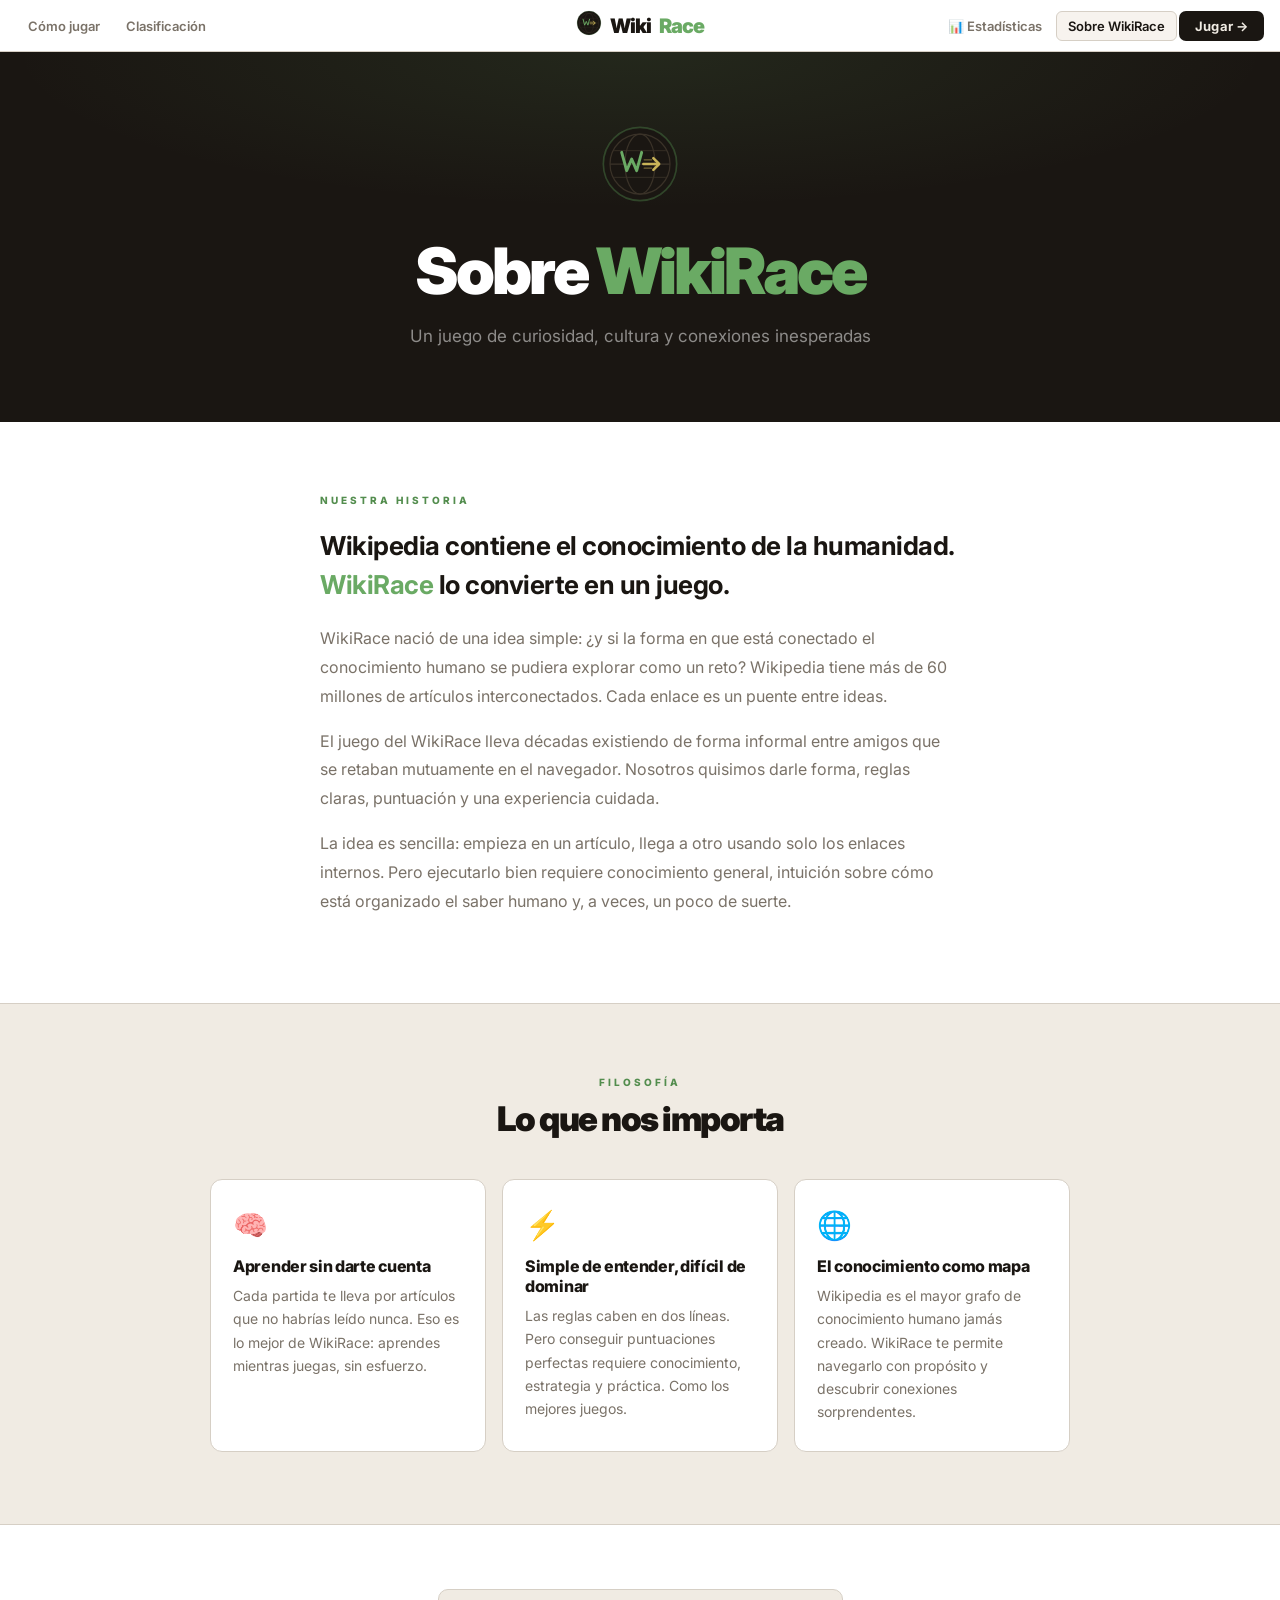
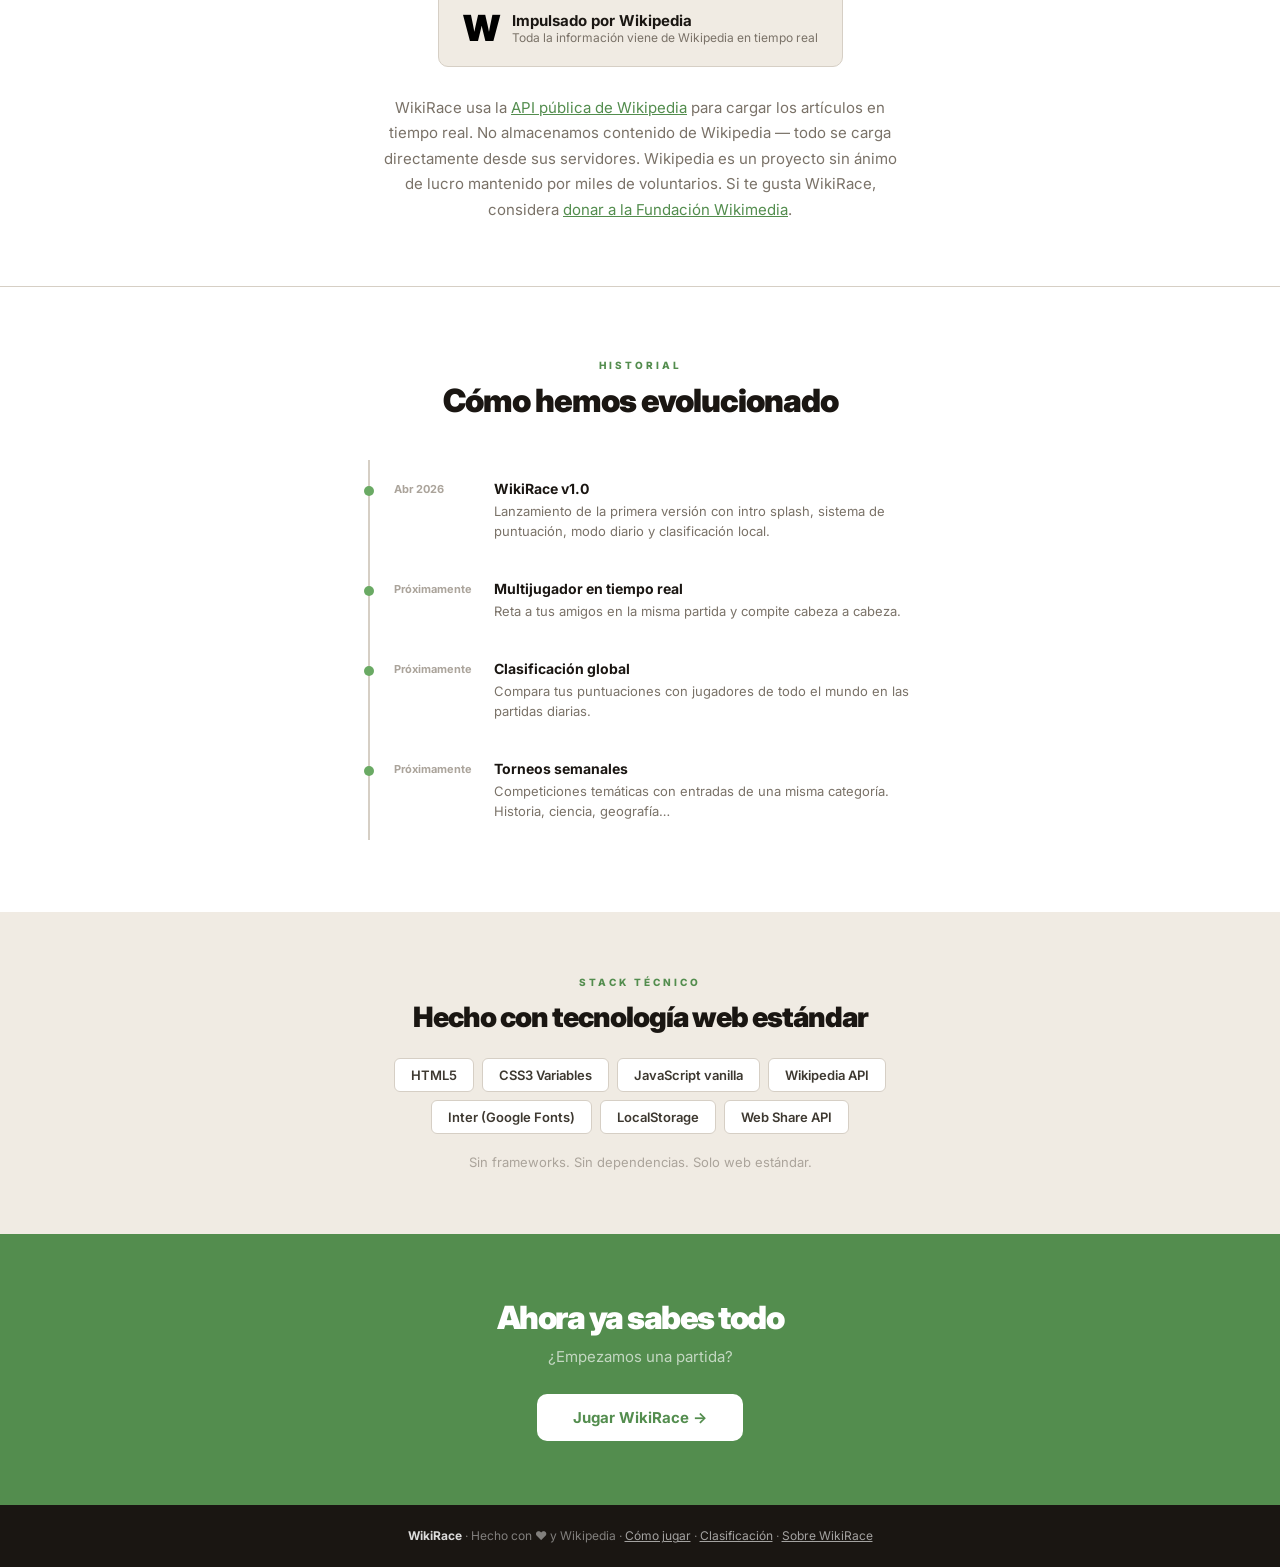
==== about.html @ a833fd55 "subo estructura completa del juego" ====
<!DOCTYPE html>
<html lang="es">
<head>
<meta charset="UTF-8">
<meta name="viewport" content="width=device-width,initial-scale=1">
<title>WikiRace — Sobre el juego</title>
<link rel="stylesheet" href="shared.css">
<style>
body{background:var(--bg)}
.page-hero{background:var(--ink);padding:clamp(40px,8vw,72px) clamp(16px,4vw,24px);text-align:center;position:relative;overflow:hidden}
.page-hero::before{content:'';position:absolute;inset:0;background:radial-gradient(ellipse 70% 60% at 50% 0%,rgba(106,170,100,.12),transparent 70%)}
.hero-logo{margin-bottom:24px;animation:popIn .5s ease both}
.page-title{font-size:clamp(38px,7vw,64px);font-weight:900;letter-spacing:-3px;color:#fff;margin-bottom:14px;animation:fadeUp .5s ease .08s both}
.page-title em{color:var(--green2);font-style:normal}
.page-sub{font-size:17px;color:rgba(255,255,255,.5);max-width:480px;margin:0 auto;line-height:1.6;animation:fadeUp .5s ease .16s both}

/* MANIFESTO */
.manifesto{padding:clamp(40px,8vw,72px) clamp(16px,4vw,24px);background:var(--surface);border-bottom:1px solid var(--border)}
.manifesto-inner{max-width:640px;margin:0 auto}
.manifesto-label{font-size:10px;font-weight:800;letter-spacing:3px;text-transform:uppercase;color:var(--green);margin-bottom:20px}
.manifesto-text{font-size:clamp(20px,3vw,26px);font-weight:700;color:var(--ink);line-height:1.5;letter-spacing:-.5px;margin-bottom:20px}
.manifesto-text em{color:var(--green2);font-style:normal}
.manifesto-body{font-size:16px;color:var(--ink3);line-height:1.8}
.manifesto-body p{margin-bottom:16px}

/* VALUES */
.values-section{padding:clamp(40px,8vw,72px) clamp(16px,4vw,24px);background:var(--bg)}
.values-grid{display:grid;grid-template-columns:repeat(3,1fr);gap:16px;max-width:860px;margin:0 auto}
@media(max-width:640px){.values-grid{grid-template-columns:1fr}}
.value-card{background:var(--surface);border:1px solid var(--border);border-radius:12px;padding:28px 22px}
.value-icon{font-size:28px;margin-bottom:14px;display:block}
.value-title{font-size:16px;font-weight:800;color:var(--ink);margin-bottom:8px;letter-spacing:-.3px}
.value-desc{font-size:14px;color:var(--ink3);line-height:1.65}

/* WIKI LOVE */
.wiki-section{background:var(--surface);border-top:1px solid var(--border);padding:clamp(36px,7vw,64px) clamp(16px,4vw,24px);text-align:center}
.wiki-badge{display:inline-flex;align-items:center;gap:12px;background:var(--bg);border:1px solid var(--border);border-radius:10px;padding:16px 24px;margin-bottom:28px}
.wiki-badge-w{font-size:36px;font-weight:900;color:#000}
.wiki-badge-text{text-align:left}
.wiki-badge-title{font-size:15px;font-weight:700;color:var(--ink)}
.wiki-badge-sub{font-size:12px;color:var(--ink3)}
.wiki-desc{max-width:520px;margin:0 auto;font-size:15px;color:var(--ink3);line-height:1.7}
.wiki-desc a{color:var(--green);text-decoration:underline}

/* TECH */
.tech-section{padding:clamp(36px,7vw,64px) clamp(16px,4vw,24px);background:var(--bg)}
.tech-list{display:flex;flex-wrap:wrap;gap:8px;justify-content:center;max-width:560px;margin:0 auto 0}
.tech-tag{background:var(--surface);border:1px solid var(--border);border-radius:6px;padding:8px 16px;font-size:13px;font-weight:600;color:var(--ink2)}

/* CTA */
.cta-section{background:var(--green);padding:clamp(36px,7vw,64px) clamp(16px,4vw,24px);text-align:center}
.cta-title{font-size:32px;font-weight:900;color:#fff;letter-spacing:-1.5px;margin-bottom:10px}
.cta-sub{color:rgba(255,255,255,.65);font-size:15px;margin-bottom:28px}
.btn-white{background:#fff;color:var(--green);padding:14px 36px;border-radius:10px;font-size:15px;font-weight:700;border:none;cursor:pointer;font-family:var(--font);transition:all .14s}
.btn-white:hover{background:var(--bg);transform:translateY(-1px)}

/* TIMELINE */
.timeline{max-width:560px;margin:0 auto}
.tl-item{display:flex;gap:20px;padding:20px 0;border-left:2px solid var(--border);margin-left:8px;padding-left:24px;position:relative}
.tl-item::before{content:'';width:10px;height:10px;border-radius:50%;background:var(--green2);position:absolute;left:-6px;top:26px}
.tl-date{font-size:11px;font-weight:700;color:var(--ink4);white-space:nowrap;padding-top:2px;min-width:80px}
.tl-text strong{font-size:14px;font-weight:700;color:var(--ink);display:block;margin-bottom:3px}
.tl-text span{font-size:13px;color:var(--ink3)}
</style>
</head>
<body>
<nav class="site-nav nav-centered">
  <div class="nav-left">
    <a href="howtoplay.html" class="nav-link">Cómo jugar</a>
    <a href="leaderboard.html" class="nav-link">Clasificación</a>
  </div>
  <a href="index.html" class="nav-logo">
    <span id="nav-logo"></span>Wiki<em>Race</em>
  </a>
  <div class="nav-right nav-desktop-cta">
    <a href="stats.html" class="nav-link">📊 Estadísticas</a>
  <a href="about.html" class="nav-link active">Sobre WikiRace</a>
    <button class="nav-cta" onclick="location.href='game.html'">Jugar &rarr;</button>
  </div>
  <button class="nav-hamburger" aria-label="Menu">&#9776;</button>
</nav>
<div class="nav-overlay"></div>
<div class="nav-drawer">
  <a href="index.html" class="nav-link">Inicio</a>
  <a href="howtoplay.html" class="nav-link">Cómo jugar</a>
  <a href="leaderboard.html" class="nav-link">Clasificación</a>
  <a href="stats.html" class="nav-link">📊 Estadísticas</a>
  <a href="about.html" class="nav-link active">Sobre WikiRace</a>
  <button class="nav-cta btn-block" onclick="location.href='game.html'">Jugar ahora &rarr;</button>
</div>
<div class="page-hero">
  <div class="hero-logo" id="hero-logo"></div>
  <h1 class="page-title">Sobre <em>WikiRace</em></h1>
  <p class="page-sub">Un juego de curiosidad, cultura y conexiones inesperadas</p>
</div>

<!-- MANIFESTO -->
<section class="manifesto">
  <div class="manifesto-inner">
    <div class="manifesto-label">Nuestra historia</div>
    <div class="manifesto-text">Wikipedia contiene el conocimiento de la humanidad. <em>WikiRace</em> lo convierte en un juego.</div>
    <div class="manifesto-body">
      <p>WikiRace nació de una idea simple: ¿y si la forma en que está conectado el conocimiento humano se pudiera explorar como un reto? Wikipedia tiene más de 60 millones de artículos interconectados. Cada enlace es un puente entre ideas.</p>
      <p>El juego del WikiRace lleva décadas existiendo de forma informal entre amigos que se retaban mutuamente en el navegador. Nosotros quisimos darle forma, reglas claras, puntuación y una experiencia cuidada.</p>
      <p>La idea es sencilla: empieza en un artículo, llega a otro usando solo los enlaces internos. Pero ejecutarlo bien requiere conocimiento general, intuición sobre cómo está organizado el saber humano y, a veces, un poco de suerte.</p>
    </div>
  </div>
</section>

<!-- VALUES -->
<section class="values-section">
  <div class="container">
    <div style="text-align:center;margin-bottom:40px">
      <div style="font-size:10px;font-weight:800;letter-spacing:3px;text-transform:uppercase;color:var(--green);margin-bottom:10px">Filosofía</div>
      <h2 style="font-size:34px;font-weight:900;letter-spacing:-1.5px;color:var(--ink)">Lo que nos importa</h2>
    </div>
    <div class="values-grid">
      <div class="value-card">
        <span class="value-icon">🧠</span>
        <div class="value-title">Aprender sin darte cuenta</div>
        <p class="value-desc">Cada partida te lleva por artículos que no habrías leído nunca. Eso es lo mejor de WikiRace: aprendes mientras juegas, sin esfuerzo.</p>
      </div>
      <div class="value-card">
        <span class="value-icon">⚡</span>
        <div class="value-title">Simple de entender, difícil de dominar</div>
        <p class="value-desc">Las reglas caben en dos líneas. Pero conseguir puntuaciones perfectas requiere conocimiento, estrategia y práctica. Como los mejores juegos.</p>
      </div>
      <div class="value-card">
        <span class="value-icon">🌐</span>
        <div class="value-title">El conocimiento como mapa</div>
        <p class="value-desc">Wikipedia es el mayor grafo de conocimiento humano jamás creado. WikiRace te permite navegarlo con propósito y descubrir conexiones sorprendentes.</p>
      </div>
    </div>
  </div>
</section>

<!-- WIKIPEDIA LOVE -->
<section class="wiki-section">
  <div class="container-sm">
    <div class="wiki-badge">
      <div class="wiki-badge-w">W</div>
      <div class="wiki-badge-text">
        <div class="wiki-badge-title">Impulsado por Wikipedia</div>
        <div class="wiki-badge-sub">Toda la información viene de Wikipedia en tiempo real</div>
      </div>
    </div>
    <p class="wiki-desc">
      WikiRace usa la <a href="https://www.mediawiki.org/wiki/API:Main_page" target="_blank">API pública de Wikipedia</a>
      para cargar los artículos en tiempo real. No almacenamos contenido de Wikipedia — todo se
      carga directamente desde sus servidores. Wikipedia es un proyecto sin ánimo de lucro
      mantenido por miles de voluntarios. Si te gusta WikiRace, considera
      <a href="https://donate.wikimedia.org/" target="_blank">donar a la Fundación Wikimedia</a>.
    </p>
  </div>
</section>

<!-- TIMELINE / CHANGELOG -->
<section class="values-section" style="background:var(--surface);border-top:1px solid var(--border)">
  <div class="container-sm">
    <div style="text-align:center;margin-bottom:40px">
      <div style="font-size:10px;font-weight:800;letter-spacing:3px;text-transform:uppercase;color:var(--green);margin-bottom:10px">Historial</div>
      <h2 style="font-size:32px;font-weight:900;letter-spacing:-1px;color:var(--ink)">Cómo hemos evolucionado</h2>
    </div>
    <div class="timeline">
      <div class="tl-item">
        <div class="tl-date">Abr 2026</div>
        <div class="tl-text"><strong>WikiRace v1.0</strong><span>Lanzamiento de la primera versión con intro splash, sistema de puntuación, modo diario y clasificación local.</span></div>
      </div>
      <div class="tl-item">
        <div class="tl-date">Próximamente</div>
        <div class="tl-text"><strong>Multijugador en tiempo real</strong><span>Reta a tus amigos en la misma partida y compite cabeza a cabeza.</span></div>
      </div>
      <div class="tl-item">
        <div class="tl-date">Próximamente</div>
        <div class="tl-text"><strong>Clasificación global</strong><span>Compara tus puntuaciones con jugadores de todo el mundo en las partidas diarias.</span></div>
      </div>
      <div class="tl-item">
        <div class="tl-date">Próximamente</div>
        <div class="tl-text"><strong>Torneos semanales</strong><span>Competiciones temáticas con entradas de una misma categoría. Historia, ciencia, geografía…</span></div>
      </div>
    </div>
  </div>
</section>

<!-- TECH -->
<section class="tech-section">
  <div class="container-sm" style="text-align:center">
    <div style="font-size:10px;font-weight:800;letter-spacing:3px;text-transform:uppercase;color:var(--green);margin-bottom:12px">Stack técnico</div>
    <h2 style="font-size:28px;font-weight:900;letter-spacing:-1px;color:var(--ink);margin-bottom:24px">Hecho con tecnología web estándar</h2>
    <div class="tech-list">
      <div class="tech-tag">HTML5</div>
      <div class="tech-tag">CSS3 Variables</div>
      <div class="tech-tag">JavaScript vanilla</div>
      <div class="tech-tag">Wikipedia API</div>
      <div class="tech-tag">Inter (Google Fonts)</div>
      <div class="tech-tag">LocalStorage</div>
      <div class="tech-tag">Web Share API</div>
    </div>
    <p style="font-size:13px;color:var(--ink4);margin-top:20px">Sin frameworks. Sin dependencias. Solo web estándar.</p>
  </div>
</section>

<!-- CTA -->
<section class="cta-section">
  <div class="container-sm">
    <h2 class="cta-title">Ahora ya sabes todo</h2>
    <p class="cta-sub">¿Empezamos una partida?</p>
    <button class="btn-white" onclick="location.href='game.html'">Jugar WikiRace →</button>
  </div>
</section>

<footer class="site-footer">
  <strong>WikiRace</strong> · Hecho con ❤️ y Wikipedia ·
  <a href="howtoplay.html">Cómo jugar</a> ·
  <a href="leaderboard.html">Clasificación</a> ·
  <a href="about.html">Sobre WikiRace</a>
</footer>

<script src="shared.js"></script>
<script>
document.getElementById('nav-logo').innerHTML = logoSVG(26);
document.getElementById('hero-logo').innerHTML = logoSVG(80);
</script>
</body>
</html>
---- shared.css ----
/* ═══════════════════════════════════════════
   WikiRace — Shared Styles  (Mobile-first)
═══════════════════════════════════════════ */
@import url('https://fonts.googleapis.com/css2?family=Inter:ital,wght@0,400;0,500;0,600;0,700;0,800;0,900;1,400&display=swap');

*{box-sizing:border-box;margin:0;padding:0;-webkit-tap-highlight-color:transparent}
:root{
  --bg:#f0ebe3;
  --surface:#ffffff;
  --surface2:#f7f3ee;
  --surface3:#ede8e0;
  --border:#d6cfc5;
  --border2:#c4bdb3;
  --ink:#1a1612;
  --ink2:#3d3830;
  --ink3:#7a7268;
  --ink4:#aba49b;
  --green:#538d4e;
  --green2:#6aaa64;
  --green-bg:#edf6ec;
  --yellow:#b59f3b;
  --yellow2:#c9b458;
  --yellow-bg:#f9f5e3;
  --red:#c0392b;
  --red-bg:#fdf0ee;
  --font:'Inter',-apple-system,BlinkMacSystemFont,sans-serif;
}
html{-webkit-text-size-adjust:100%;scroll-behavior:smooth}
body{font-family:var(--font);-webkit-font-smoothing:antialiased;color:var(--ink);background:var(--bg);min-height:100vh;overflow-x:hidden}
a{color:inherit;text-decoration:none}
button{cursor:pointer;font-family:var(--font)}
img{max-width:100%;height:auto}

/* ── KEYFRAMES ── */
@keyframes fadeUp{from{opacity:0;transform:translateY(10px)}to{opacity:1;transform:translateY(0)}}
@keyframes fadeIn{from{opacity:0}to{opacity:1}}
@keyframes popIn{from{opacity:0;transform:scale(.72)}to{opacity:1;transform:scale(1)}}
@keyframes spin{to{transform:rotate(360deg)}}

/* ═══════════════════════════════════════════
   SITE NAV  — mobile hamburger
═══════════════════════════════════════════ */
.site-nav{
  width:100%;background:var(--surface);
  border-bottom:1px solid var(--border);
  display:flex;align-items:center;justify-content:space-between;
  padding:0 16px;height:52px;
  position:sticky;top:0;z-index:200;
}
/* centered-logo variant used on most pages */
.site-nav.nav-centered{justify-content:center}
.site-nav.nav-centered .nav-logo{position:absolute;left:50%;transform:translateX(-50%)}
.site-nav.nav-centered .nav-left{margin-right:auto}
.site-nav.nav-centered .nav-right{margin-left:auto}

.nav-logo{
  font-size:20px;font-weight:900;letter-spacing:-1px;
  color:var(--ink);display:flex;align-items:center;gap:8px;
  text-decoration:none;white-space:nowrap;
}
.nav-logo em{color:var(--green2);font-style:normal}

/* Desktop link groups */
.nav-left,.nav-right{display:flex;align-items:center;gap:2px}
.nav-link{
  padding:6px 11px;border-radius:6px;font-size:13px;font-weight:600;
  color:var(--ink3);transition:all .12s;border:1px solid transparent;
  white-space:nowrap;
}
.nav-link:hover{background:var(--surface2);color:var(--ink)}
.nav-link.active{color:var(--ink);background:var(--surface2);border-color:var(--border)}
.nav-cta{
  padding:7px 16px;background:var(--ink);color:var(--bg);
  border:none;border-radius:7px;font-size:13px;font-weight:700;
  transition:all .12s;letter-spacing:.1px;white-space:nowrap;
}
.nav-cta:hover{background:var(--ink2)}

/* Hamburger (mobile) */
.nav-hamburger{
  display:none;background:none;border:none;
  color:var(--ink);font-size:22px;line-height:1;
  padding:6px;border-radius:6px;
}
.nav-hamburger:hover{background:var(--surface2)}

/* Mobile drawer */
.nav-drawer{
  position:fixed;top:52px;left:0;right:0;bottom:0;
  background:var(--surface);z-index:199;
  display:flex;flex-direction:column;padding:16px;gap:4px;
  transform:translateY(-110%);transition:transform .25s cubic-bezier(.16,1,.3,1);
  border-top:1px solid var(--border);
}
.nav-drawer.open{transform:translateY(0)}
.nav-drawer .nav-link{font-size:16px;padding:13px 14px;border-radius:8px;border:none}
.nav-drawer .nav-cta{margin-top:8px;padding:14px;font-size:15px;border-radius:8px;text-align:center}
.nav-overlay{
  position:fixed;inset:0;top:52px;background:rgba(0,0,0,.4);
  z-index:198;display:none;
}
.nav-overlay.show{display:block}

/* ── Hide desktop links on mobile ── */
@media(max-width:700px){
  .nav-left,.nav-right,.nav-desktop-cta{display:none!important}
  .nav-hamburger{display:block}
  .site-nav.nav-centered .nav-logo{position:static;transform:none;left:auto}
  .site-nav.nav-centered{justify-content:space-between}
}

/* ═══════════════════════════════════════════
   BUTTONS
═══════════════════════════════════════════ */
.btn{display:inline-flex;align-items:center;justify-content:center;gap:7px;border:none;border-radius:8px;font-family:var(--font);font-weight:700;cursor:pointer;transition:all .14s;text-decoration:none;letter-spacing:.1px;-webkit-appearance:none}
.btn-primary{background:var(--ink);color:var(--bg)}
.btn-primary:hover{background:var(--ink2);transform:translateY(-1px)}
.btn-primary:active{transform:scale(.98)}
.btn-green{background:var(--green);color:#fff}
.btn-green:hover{background:var(--green2)}
.btn-outline{background:transparent;color:var(--ink);border:1.5px solid var(--border2)}
.btn-outline:hover{border-color:var(--ink3);background:var(--surface)}
.btn-sm{padding:8px 16px;font-size:13px;border-radius:6px}
.btn-md{padding:12px 22px;font-size:14px}
.btn-lg{padding:14px 28px;font-size:15px;border-radius:10px}
.btn-xl{padding:16px 36px;font-size:17px;border-radius:12px}
.btn-block{width:100%;justify-content:center}
@media(max-width:480px){.btn-xl{padding:14px 24px;font-size:15px}}

/* ── CARDS ── */
.card{background:var(--surface);border:1px solid var(--border);border-radius:12px;overflow:hidden}
.card-pad{padding:20px}
@media(max-width:480px){.card-pad{padding:16px}}

/* ── LAYOUT ── */
.section{padding:56px 20px}
.section-sm{padding:36px 20px}
.container{max-width:960px;margin:0 auto;width:100%}
.container-sm{max-width:640px;margin:0 auto;width:100%}
.container-md{max-width:780px;margin:0 auto;width:100%}
@media(max-width:480px){
  .section{padding:40px 16px}
  .section-sm{padding:28px 16px}
}

/* ── TYPOGRAPHY ── */
.sec-label{font-size:10px;font-weight:800;letter-spacing:3px;text-transform:uppercase;color:var(--green);margin-bottom:10px;text-align:center}
.sec-title{font-size:clamp(26px,5vw,40px);font-weight:900;letter-spacing:-1.5px;text-align:center;margin-bottom:10px;color:var(--ink)}
.sec-desc{font-size:15px;color:var(--ink3);text-align:center;max-width:440px;margin:0 auto 40px;line-height:1.6}
@media(max-width:480px){
  .sec-title{letter-spacing:-1px}
  .sec-desc{font-size:14px;margin-bottom:28px}
}

/* ── BADGES ── */
.badge{display:inline-flex;align-items:center;gap:4px;padding:3px 9px;border-radius:3px;font-size:11px;font-weight:700;letter-spacing:.5px;text-transform:uppercase}
.badge-green{background:var(--green-bg);color:var(--green);border:1px solid rgba(83,141,78,.2)}
.badge-yellow{background:var(--yellow-bg);color:var(--yellow);border:1px solid rgba(181,159,59,.2)}
.badge-red{background:var(--red-bg);color:var(--red);border:1px solid rgba(192,57,43,.15)}

/* ── FOOTER ── */
.site-footer{background:var(--ink);color:rgba(255,255,255,.45);text-align:center;padding:20px 16px;font-size:12px;line-height:1.8}
.site-footer strong{color:rgba(255,255,255,.85)}
.site-footer a{color:rgba(255,255,255,.6);text-decoration:underline}
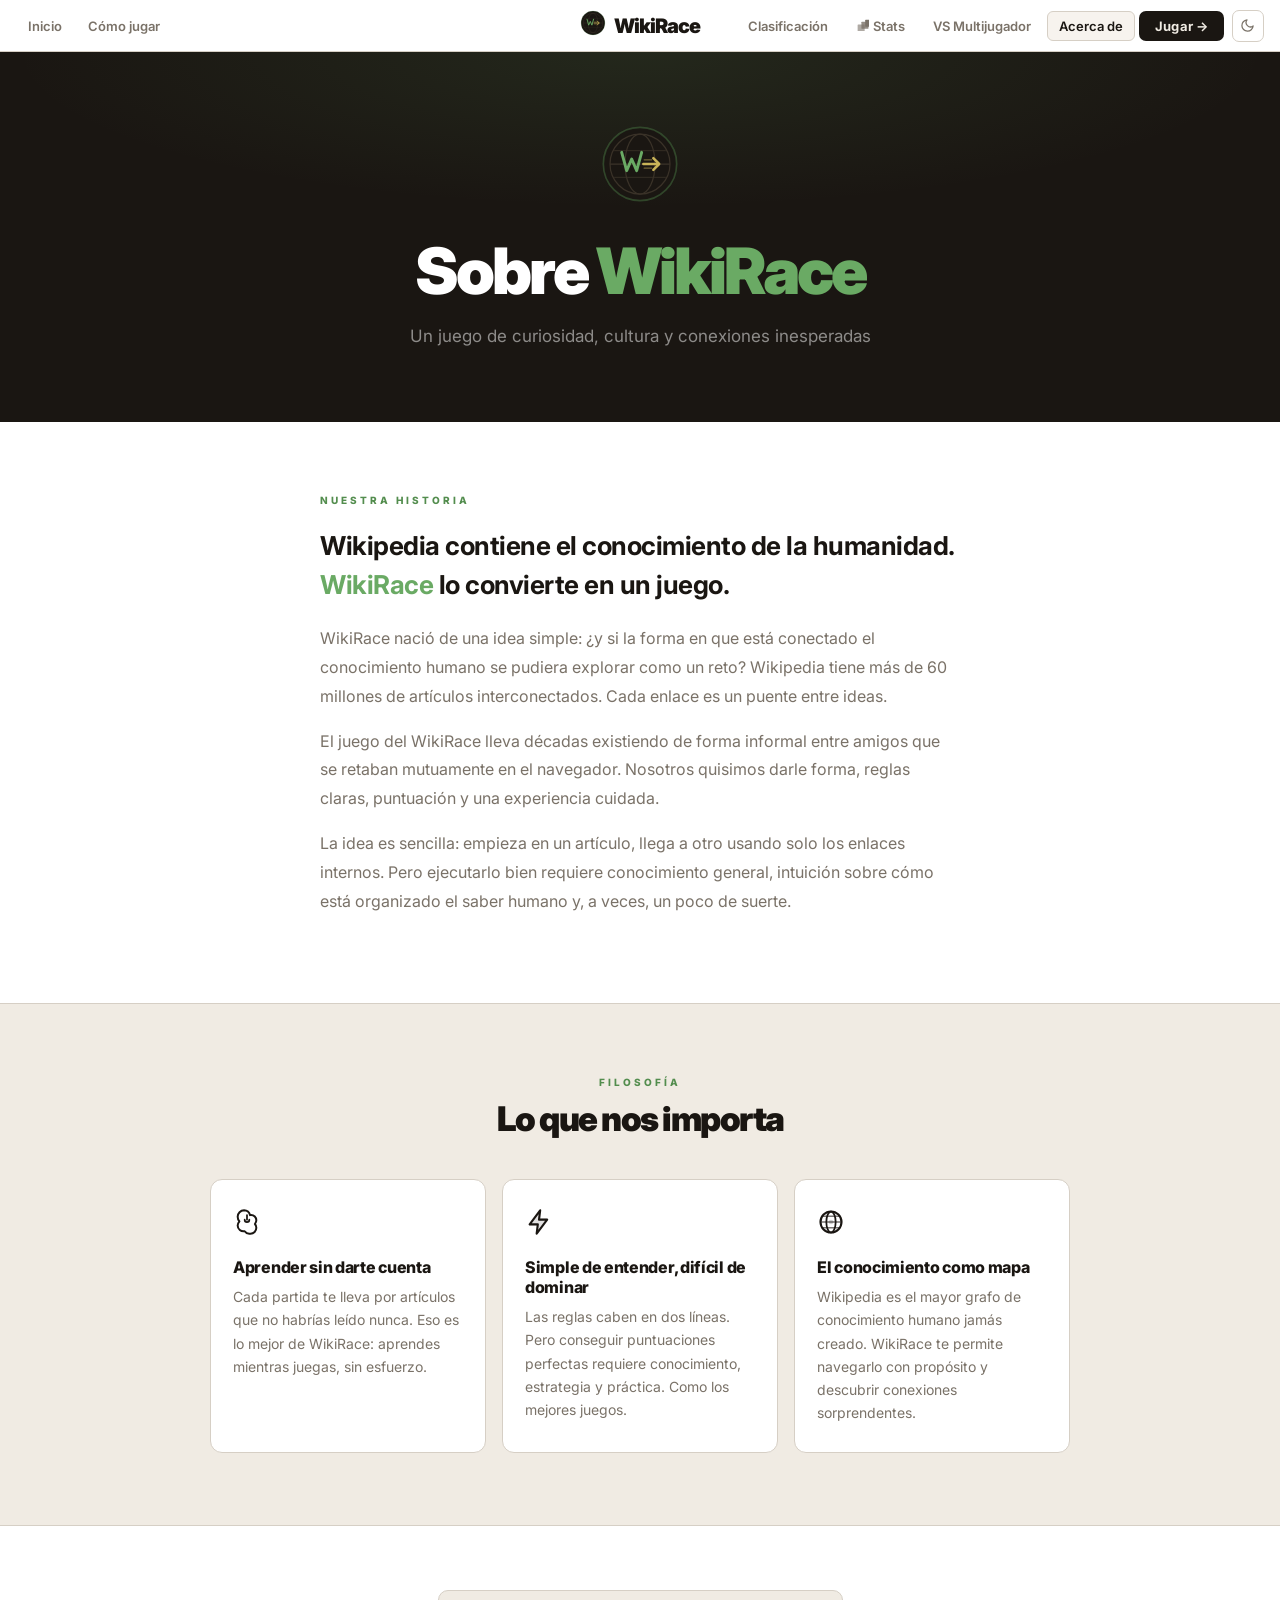
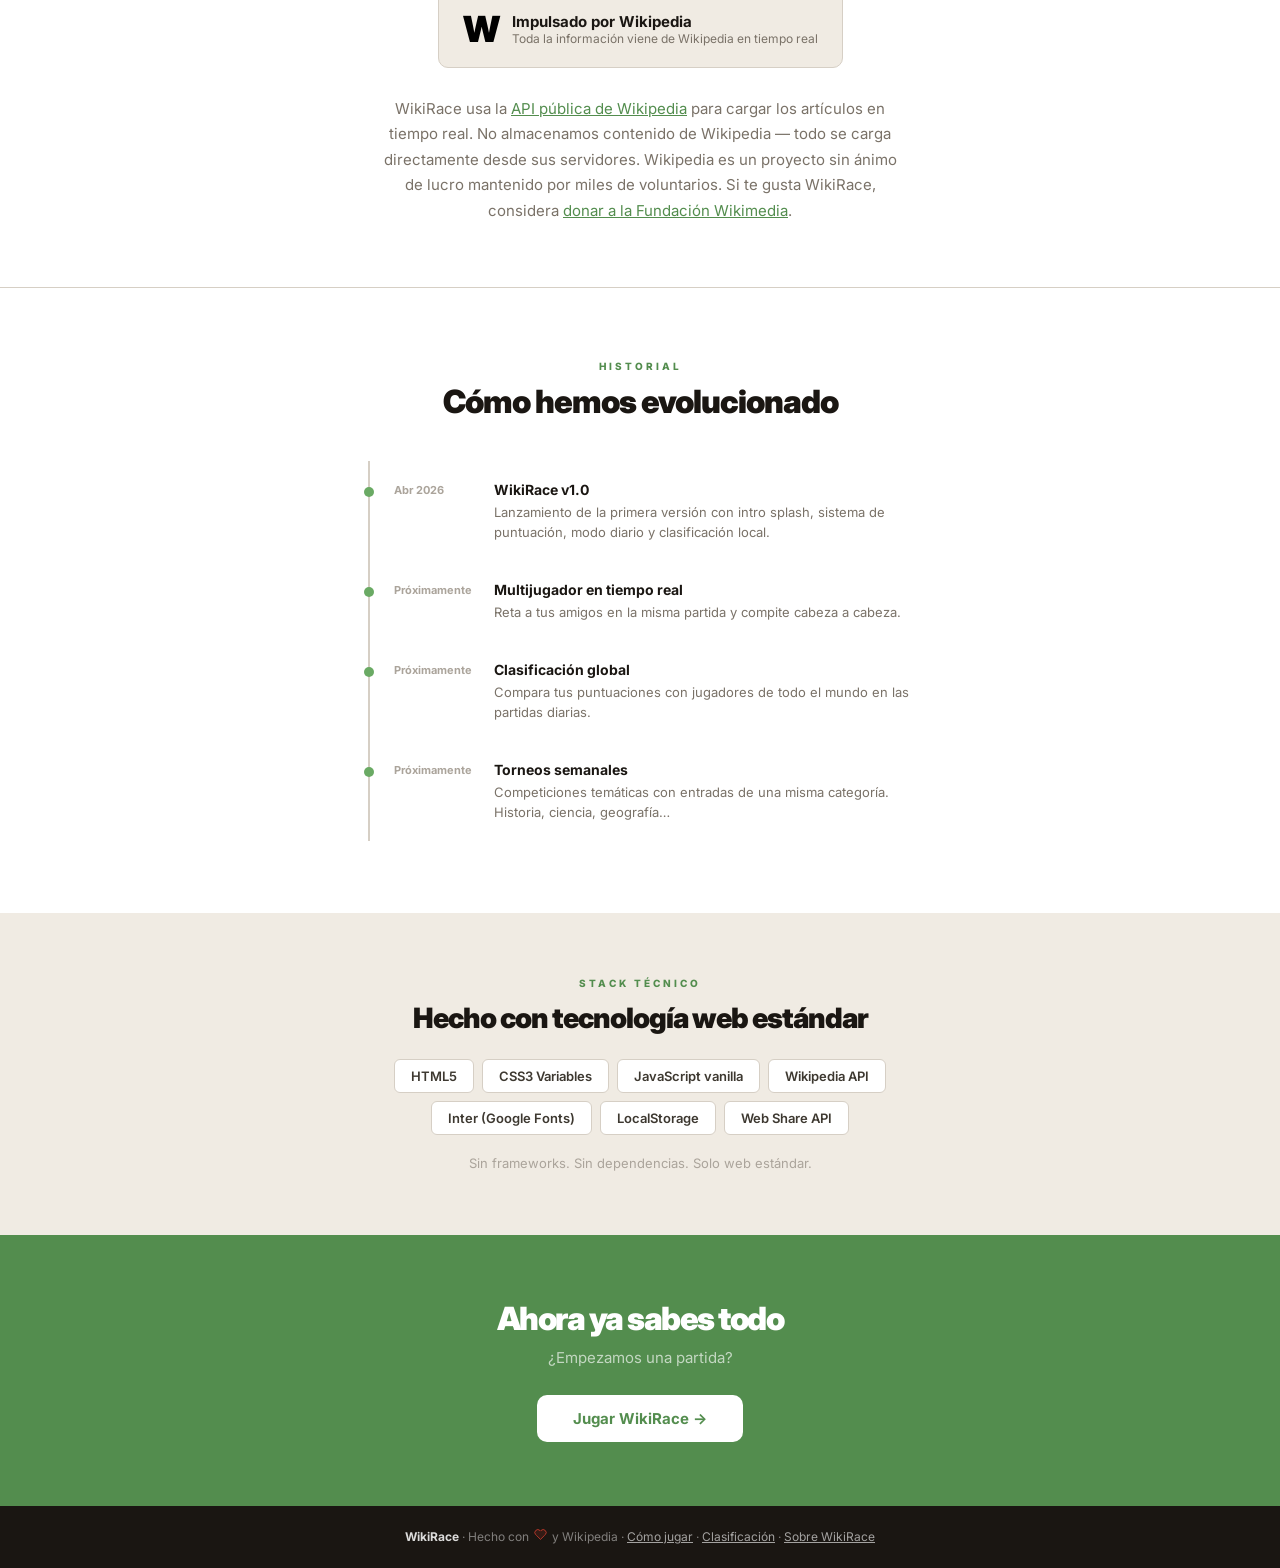
==== commit 260b66a9: "subo estructura completa del juego" ====
--- a/about.html
+++ b/about.html
@@ -66,27 +66,35 @@
 <body>
 <nav class="site-nav nav-centered">
   <div class="nav-left">
+    <a href="index.html" class="nav-link">Inicio</a>
     <a href="howtoplay.html" class="nav-link">Cómo jugar</a>
+  </div>
+  <a href="index.html" class="nav-logo">
+    <span class="nav-logo-icon" data-size="26"></span>WikiRace
+  </a>
+  <div class="nav-right">
     <a href="leaderboard.html" class="nav-link">Clasificación</a>
-  </div>
-  <a href="index.html" class="nav-logo">
-    <span id="nav-logo"></span>Wiki<em>Race</em>
-  </a>
-  <div class="nav-right nav-desktop-cta">
-    <a href="stats.html" class="nav-link">📊 Estadísticas</a>
-  <a href="about.html" class="nav-link active">Sobre WikiRace</a>
-    <button class="nav-cta" onclick="location.href='game.html'">Jugar &rarr;</button>
-  </div>
-  <button class="nav-hamburger" aria-label="Menu">&#9776;</button>
+    <a href="stats.html" class="nav-link"><span style="display:inline-flex;align-items:center;flex-shrink:0;margin-right:4px"><svg width="13" height="13" viewBox="0 0 24 24" fill="none" xmlns="http://www.w3.org/2000/svg" ><rect x="3" y="12" width="13" height="13" rx="1" fill="currentColor" opacity=".6"/><rect x="10" y="7" width="13" height="13" rx="1" fill="currentColor" opacity=".8"/><rect x="17" y="3" width="13" height="13" rx="1" fill="currentColor"/></svg></span>Stats</a>
+    <a href="multi.html" class="nav-link">VS Multijugador</a>
+  <a href="about.html" class="nav-link active">Acerca de</a>
+    <button class="nav-cta nav-desktop-cta" onclick="location.href='game.html'">Jugar &rarr;</button>
+    <button class="nav-dark-toggle" title="Modo oscuro"></button>
+  </div>
+  <button class="nav-hamburger" aria-label="Menú"></button>
 </nav>
 <div class="nav-overlay"></div>
 <div class="nav-drawer">
   <a href="index.html" class="nav-link">Inicio</a>
   <a href="howtoplay.html" class="nav-link">Cómo jugar</a>
   <a href="leaderboard.html" class="nav-link">Clasificación</a>
-  <a href="stats.html" class="nav-link">📊 Estadísticas</a>
-  <a href="about.html" class="nav-link active">Sobre WikiRace</a>
+  <a href="stats.html" class="nav-link"><span style="display:inline-flex;align-items:center;flex-shrink:0;margin-right:4px"><svg width="13" height="13" viewBox="0 0 24 24" fill="none" xmlns="http://www.w3.org/2000/svg" ><rect x="3" y="12" width="13" height="13" rx="1" fill="currentColor" opacity=".6"/><rect x="10" y="7" width="13" height="13" rx="1" fill="currentColor" opacity=".8"/><rect x="17" y="3" width="13" height="13" rx="1" fill="currentColor"/></svg></span>Stats</a>
+  <a href="multi.html" class="nav-link">VS Multijugador</a>
+  <a href="about.html" class="nav-link active">Acerca de</a>
   <button class="nav-cta btn-block" onclick="location.href='game.html'">Jugar ahora &rarr;</button>
+  <button class="nav-drawer-dm">
+    <span class="dm-label">Modo oscuro</span>
+    <span class="dm-icon"></span>
+  </button>
 </div>
 <div class="page-hero">
   <div class="hero-logo" id="hero-logo"></div>
@@ -116,17 +124,17 @@
     </div>
     <div class="values-grid">
       <div class="value-card">
-        <span class="value-icon">🧠</span>
+        <span class="value-icon"><span style="display:inline-flex;align-items:center;flex-shrink:0;"><svg width="28" height="28" viewBox="0 0 24 24" fill="none" xmlns="http://www.w3.org/2000/svg" ><path d="M9.5 2A5.5 5.5 0 004 7.5c0 1.5.6 2.9 1.5 3.9C4.5 12.6 4 13.8 4 15a5 5 0 006 4.9A5 5 0 0015 22a5 5 0 005-5c0-1.2-.4-2.4-1.2-3.3.6-.8 1.2-2 1.2-3.2A4.5 4.5 0 0015.5 6c-.3 0-.6 0-.9.1A5.5 5.5 0 009.5 2z" stroke="currentColor" stroke-width="1.7" stroke-linejoin="round"/><path d="M12 6v4M10 10c0 1 .9 2 2 2s2-1 2-2" stroke="currentColor" stroke-width="1.5" stroke-linecap="round"/></svg></span></span>
         <div class="value-title">Aprender sin darte cuenta</div>
         <p class="value-desc">Cada partida te lleva por artículos que no habrías leído nunca. Eso es lo mejor de WikiRace: aprendes mientras juegas, sin esfuerzo.</p>
       </div>
       <div class="value-card">
-        <span class="value-icon">⚡</span>
+        <span class="value-icon"><span style="display:inline-flex;align-items:center;flex-shrink:0;"><svg width="28" height="28" viewBox="0 0 24 24" fill="none" xmlns="http://www.w3.org/2000/svg" ><path d="M13 2L4 14h7l-1 8 9-12h-7z" stroke="currentColor" stroke-width="1.8" stroke-linejoin="round" fill="currentColor" opacity=".12"/><path d="M13 2L4 14h7l-1 8 9-12h-7z" stroke="currentColor" stroke-width="1.8" stroke-linejoin="round"/></svg></span></span>
         <div class="value-title">Simple de entender, difícil de dominar</div>
         <p class="value-desc">Las reglas caben en dos líneas. Pero conseguir puntuaciones perfectas requiere conocimiento, estrategia y práctica. Como los mejores juegos.</p>
       </div>
       <div class="value-card">
-        <span class="value-icon">🌐</span>
+        <span class="value-icon"><span style="display:inline-flex;align-items:center;flex-shrink:0;"><svg width="28" height="28" viewBox="0 0 24 24" fill="none" xmlns="http://www.w3.org/2000/svg" ><circle cx="12" cy="12" r="9" stroke="currentColor" stroke-width="1.8"/><ellipse cx="12" cy="12" rx="4" ry="9" stroke="currentColor" stroke-width="1.5"/><path d="M3 12h18M5 7h14M5 17h14" stroke="currentColor" stroke-width="1.3" stroke-linecap="round" opacity=".6"/><circle cx="12" cy="12" r="2" fill="currentColor" opacity=".2"/></svg></span></span>
         <div class="value-title">El conocimiento como mapa</div>
         <p class="value-desc">Wikipedia es el mayor grafo de conocimiento humano jamás creado. WikiRace te permite navegarlo con propósito y descubrir conexiones sorprendentes.</p>
       </div>
@@ -210,7 +218,7 @@
 </section>
 
 <footer class="site-footer">
-  <strong>WikiRace</strong> · Hecho con ❤️ y Wikipedia ·
+  <strong>WikiRace</strong> · Hecho con <span style="display:inline-flex;align-items:center;flex-shrink:0;color:#c0392b;margin:0 2px"><svg width="13" height="13" viewBox="0 0 24 24" fill="none" xmlns="http://www.w3.org/2000/svg" ><path d="M20.8 4.6a5.5 5.5 0 00-7.8 0L12 5.7l-1-1.1a5.5 5.5 0 00-7.8 7.8l1.1 1L12 21l7.7-7.6 1.1-1.1a5.5 5.5 0 000-7.7z" stroke="currentColor" stroke-width="1.6" fill="currentColor" opacity=".15"/><path d="M20.8 4.6a5.5 5.5 0 00-7.8 0L12 5.7l-1-1.1a5.5 5.5 0 00-7.8 7.8l1.1 1L12 21l7.7-7.6 1.1-1.1a5.5 5.5 0 000-7.7z" stroke="currentColor" stroke-width="1.6"/></svg></span> y Wikipedia ·
   <a href="howtoplay.html">Cómo jugar</a> ·
   <a href="leaderboard.html">Clasificación</a> ·
   <a href="about.html">Sobre WikiRace</a>
@@ -218,7 +226,6 @@
 
 <script src="shared.js"></script>
 <script>
-document.getElementById('nav-logo').innerHTML = logoSVG(26);
 document.getElementById('hero-logo').innerHTML = logoSVG(80);
 </script>
 </body>
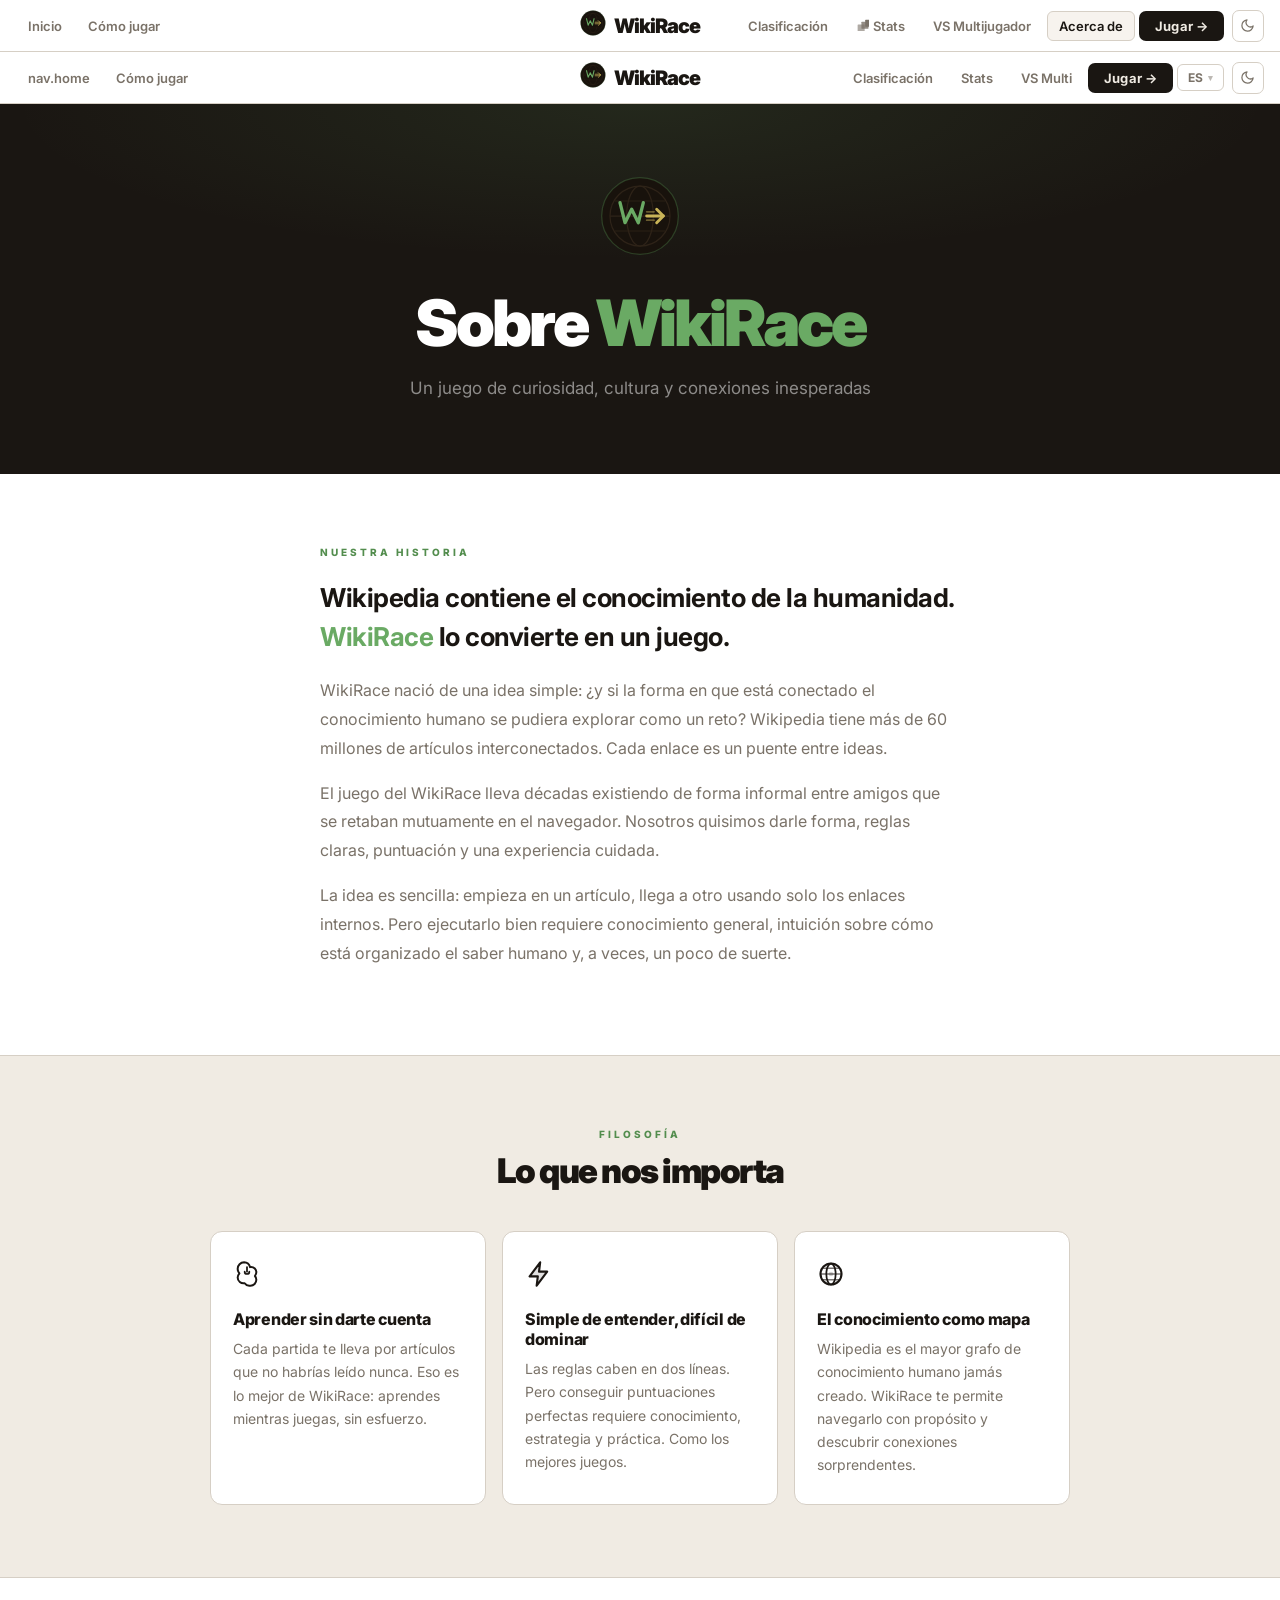
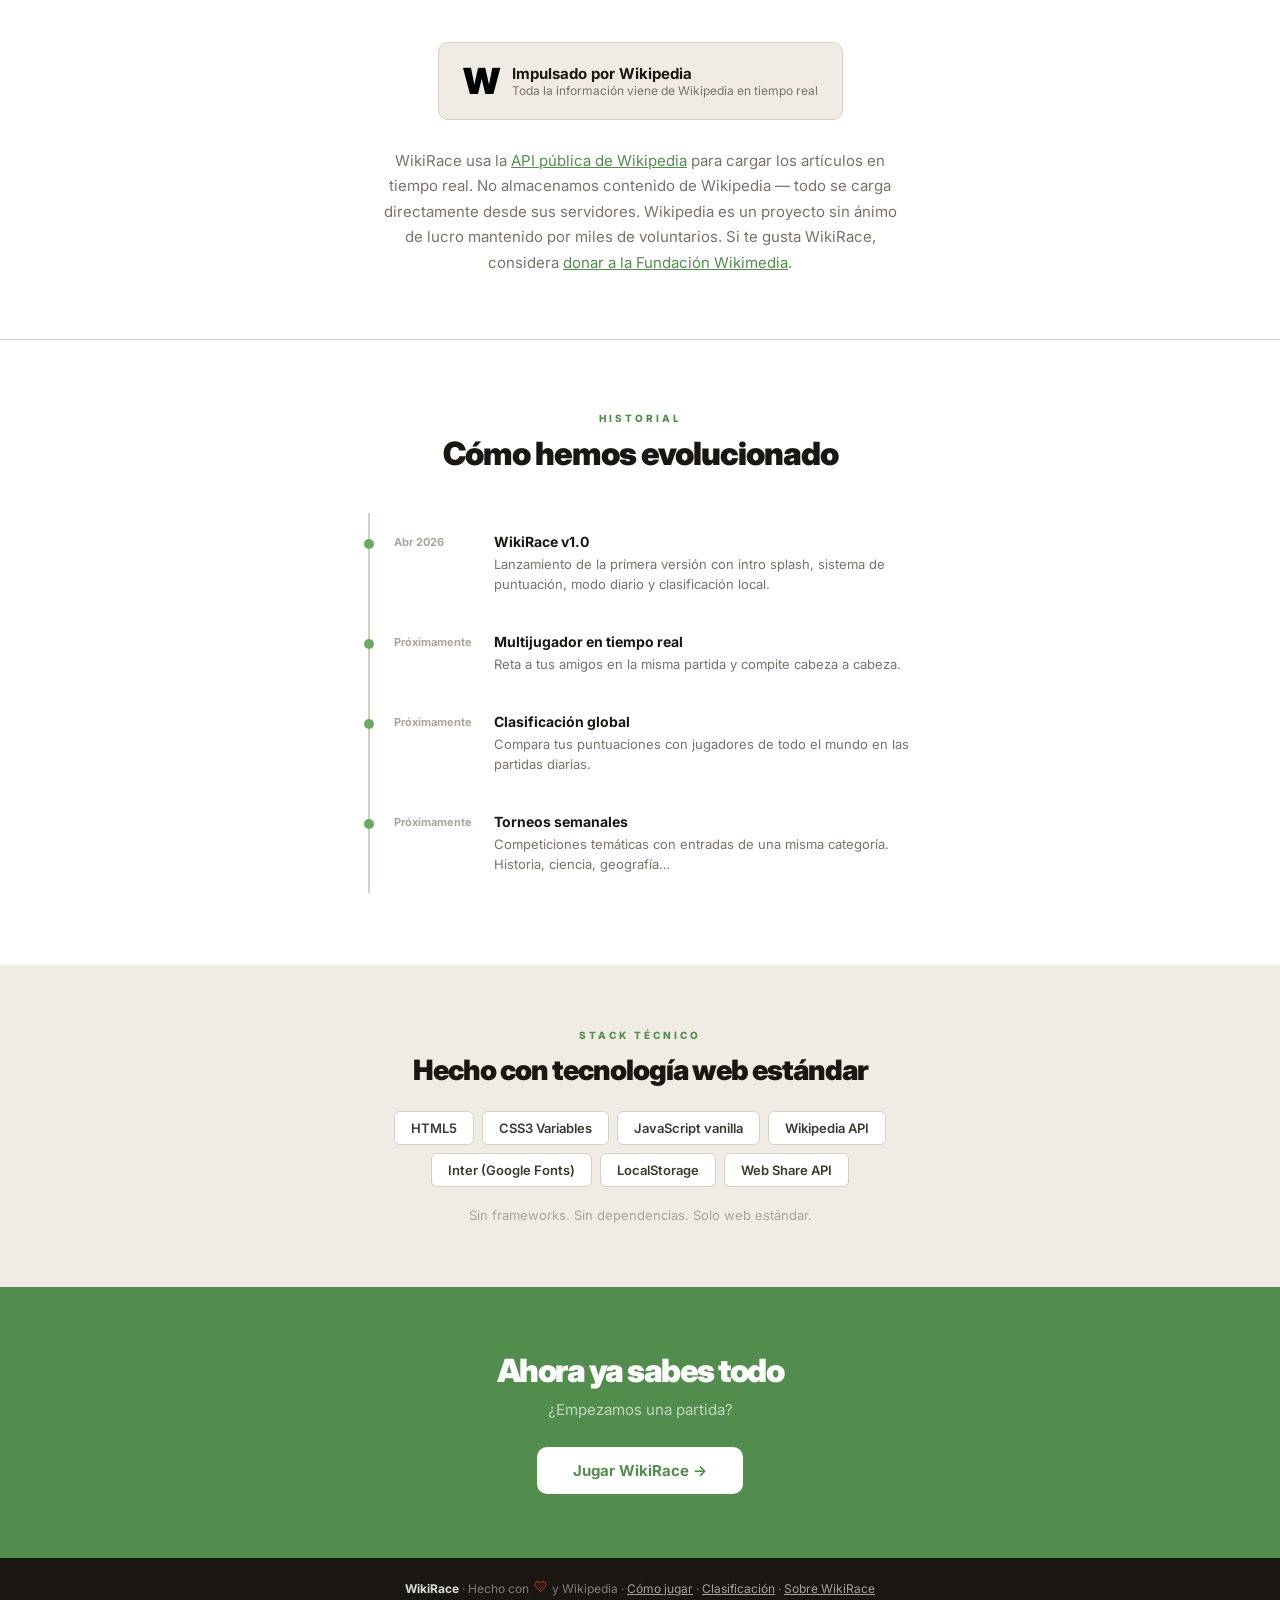
==== commit d5daa9d5: "subo estructura completa del juego" ====
--- a/about.html
+++ b/about.html
@@ -82,19 +82,32 @@
   </div>
   <button class="nav-hamburger" aria-label="Menú"></button>
 </nav>
+<nav class="site-nav nav-centered">
+  <div class="nav-left">
+    <a href="index.html" class="nav-link" data-i18n="nav.home">Inicio</a><a href="howtoplay.html" class="nav-link" data-i18n="nav.howto">C&oacute;mo jugar</a>
+  </div>
+  <a href="index.html" class="nav-logo">
+    <span class="nav-logo-icon" data-size="26"></span>WikiRace
+  </a>
+  <div class="nav-right nav-desktop-cta">
+    <a href="leaderboard.html" class="nav-link" data-i18n="nav.leaderboard">Clasificaci&oacute;n</a><a href="stats.html" class="nav-link" data-i18n="nav.stats">Stats</a><a href="multi.html" class="nav-link" data-i18n="nav.multi">VS Multi</a>
+    <a href="game.html" class="nav-cta" data-i18n="nav.play">Jugar &#x2192;</a>
+    <div class="lang-dd-wrap"><button class="lang-toggle" onclick="toggleLangDD(this)"><span class="lang-toggle-lbl">ES</span><span class="lang-toggle-caret">&#9662;</span></button><div class="lang-dd"><button onclick="setLang('es')" data-lang="es"><span class="lang-dd-code es">ES</span>Espa&ntilde;ol</button><button onclick="setLang('en')" data-lang="en"><span class="lang-dd-code en">EN</span>English</button><button onclick="setLang('eu')" data-lang="eu"><span class="lang-dd-code eu">EU</span>Euskera</button><button onclick="setLang('ca')" data-lang="ca"><span class="lang-dd-code ca">CA</span>Catal&agrave;</button></div></div>
+    <button class="nav-dark-toggle" title="Modo oscuro"></button>
+  </div>
+  <button class="nav-hamburger" aria-label="Men&uacute;"></button>
+</nav>
 <div class="nav-overlay"></div>
 <div class="nav-drawer">
-  <a href="index.html" class="nav-link">Inicio</a>
-  <a href="howtoplay.html" class="nav-link">Cómo jugar</a>
-  <a href="leaderboard.html" class="nav-link">Clasificación</a>
-  <a href="stats.html" class="nav-link"><span style="display:inline-flex;align-items:center;flex-shrink:0;margin-right:4px"><svg width="13" height="13" viewBox="0 0 24 24" fill="none" xmlns="http://www.w3.org/2000/svg" ><rect x="3" y="12" width="13" height="13" rx="1" fill="currentColor" opacity=".6"/><rect x="10" y="7" width="13" height="13" rx="1" fill="currentColor" opacity=".8"/><rect x="17" y="3" width="13" height="13" rx="1" fill="currentColor"/></svg></span>Stats</a>
-  <a href="multi.html" class="nav-link">VS Multijugador</a>
-  <a href="about.html" class="nav-link active">Acerca de</a>
-  <button class="nav-cta btn-block" onclick="location.href='game.html'">Jugar ahora &rarr;</button>
-  <button class="nav-drawer-dm">
-    <span class="dm-label">Modo oscuro</span>
-    <span class="dm-icon"></span>
-  </button>
+  <a href="index.html" class="nav-link" data-i18n="nav.home">Inicio</a>
+  <a href="howtoplay.html" class="nav-link" data-i18n="nav.howto">Cómo jugar</a>
+  <a href="leaderboard.html" class="nav-link" data-i18n="nav.leaderboard">Clasificación</a>
+  <a href="stats.html" class="nav-link" data-i18n="nav.stats">Stats</a>
+  <a href="multi.html" class="nav-link" data-i18n="nav.multi">VS Multi</a>
+  <a href="about.html" class="nav-link active" data-i18n="nav.about">Acerca de</a>
+  <a href="game.html" class="nav-cta btn-block" data-i18n="nav.play">Jugar &#x2192;</a>
+  <button class="nav-drawer-dm"><span class="dm-label">Modo oscuro</span><span class="dm-icon"></span></button>
+  <div style="display:flex;gap:6px;flex-wrap:wrap;padding:10px 0;border-top:1px solid var(--border)"><button onclick="setLang('es')" style="flex:1;padding:8px 4px;border:1px solid var(--border);border-radius:6px;font-family:var(--font);font-size:12px;font-weight:800;cursor:pointer;background:none;color:var(--red)">ES</button><button onclick="setLang('en')" style="flex:1;padding:8px 4px;border:1px solid var(--border);border-radius:6px;font-family:var(--font);font-size:12px;font-weight:800;cursor:pointer;background:none;color:#1d4ed8">EN</button><button onclick="setLang('eu')" style="flex:1;padding:8px 4px;border:1px solid var(--border);border-radius:6px;font-family:var(--font);font-size:12px;font-weight:800;cursor:pointer;background:none;color:var(--green)">EU</button><button onclick="setLang('ca')" style="flex:1;padding:8px 4px;border:1px solid var(--border);border-radius:6px;font-family:var(--font);font-size:12px;font-weight:800;cursor:pointer;background:none;color:var(--yellow)">CA</button></div>
 </div>
 <div class="page-hero">
   <div class="hero-logo" id="hero-logo"></div>
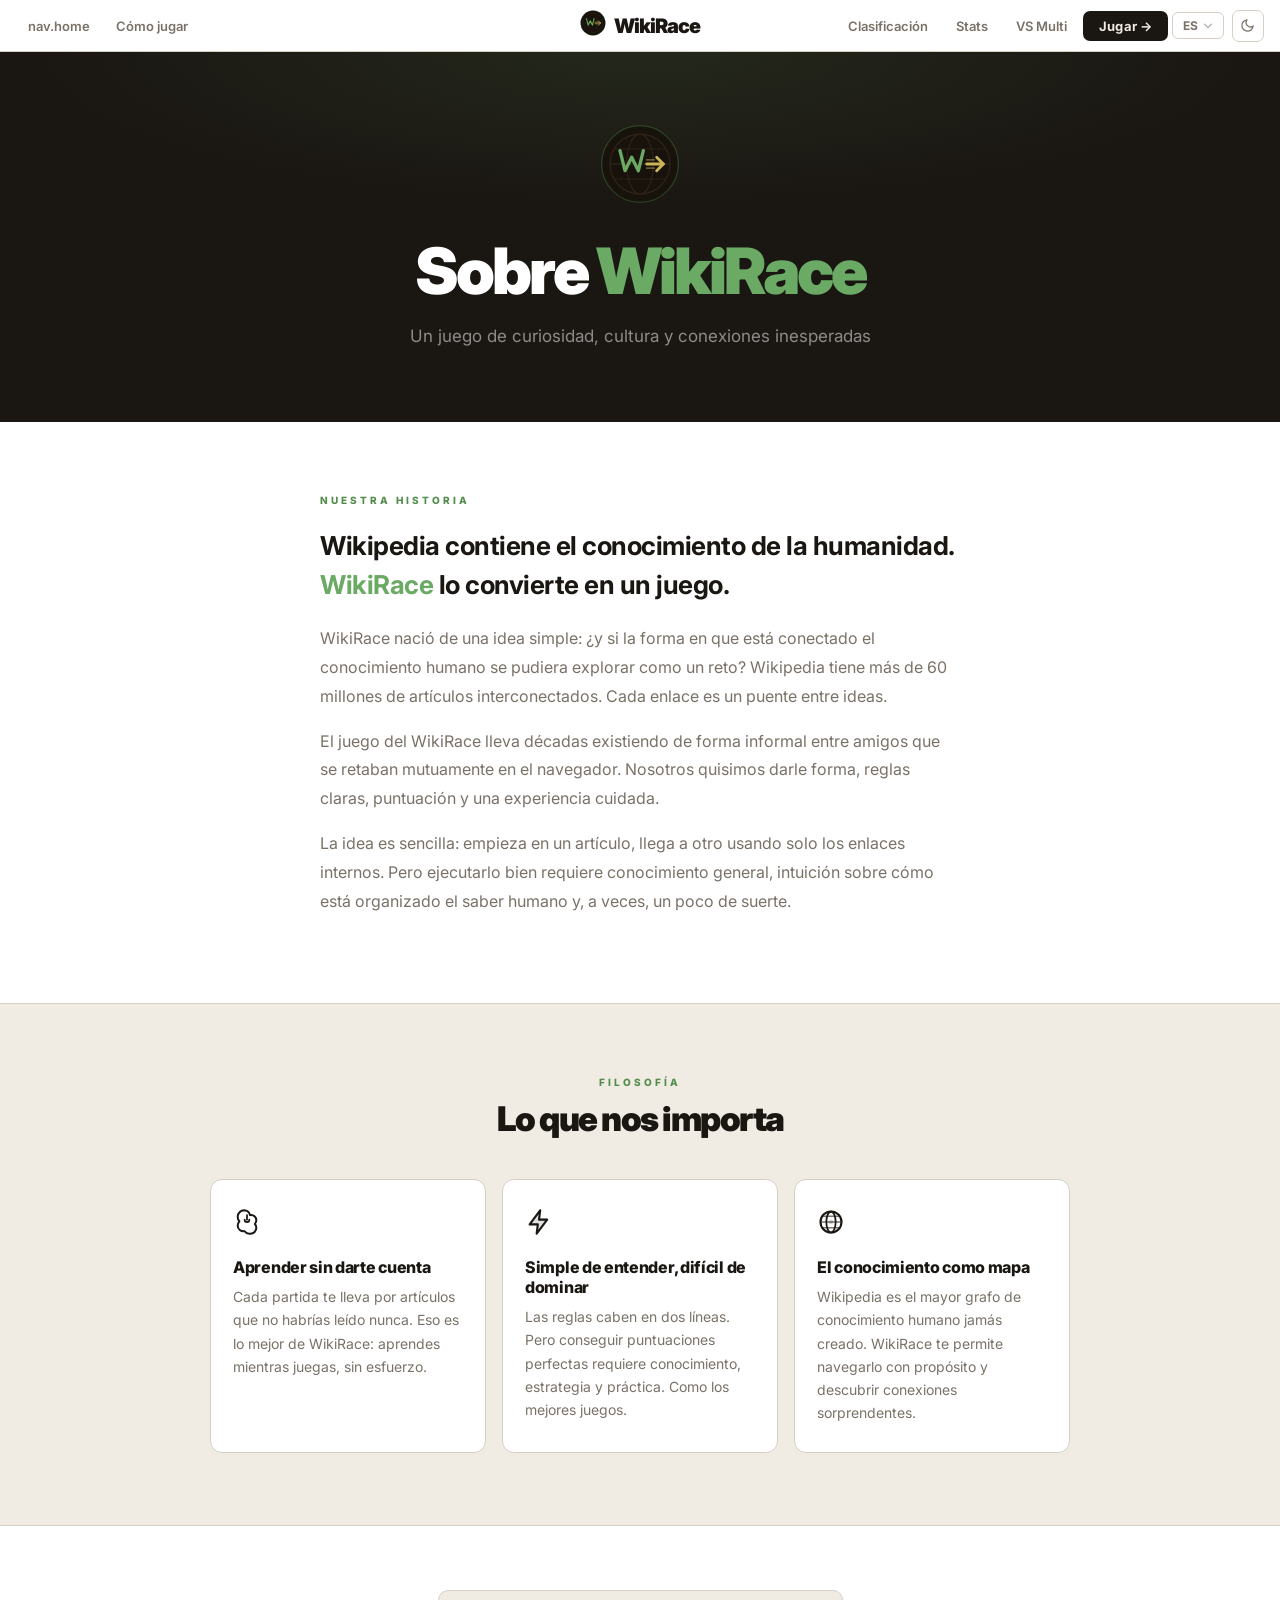
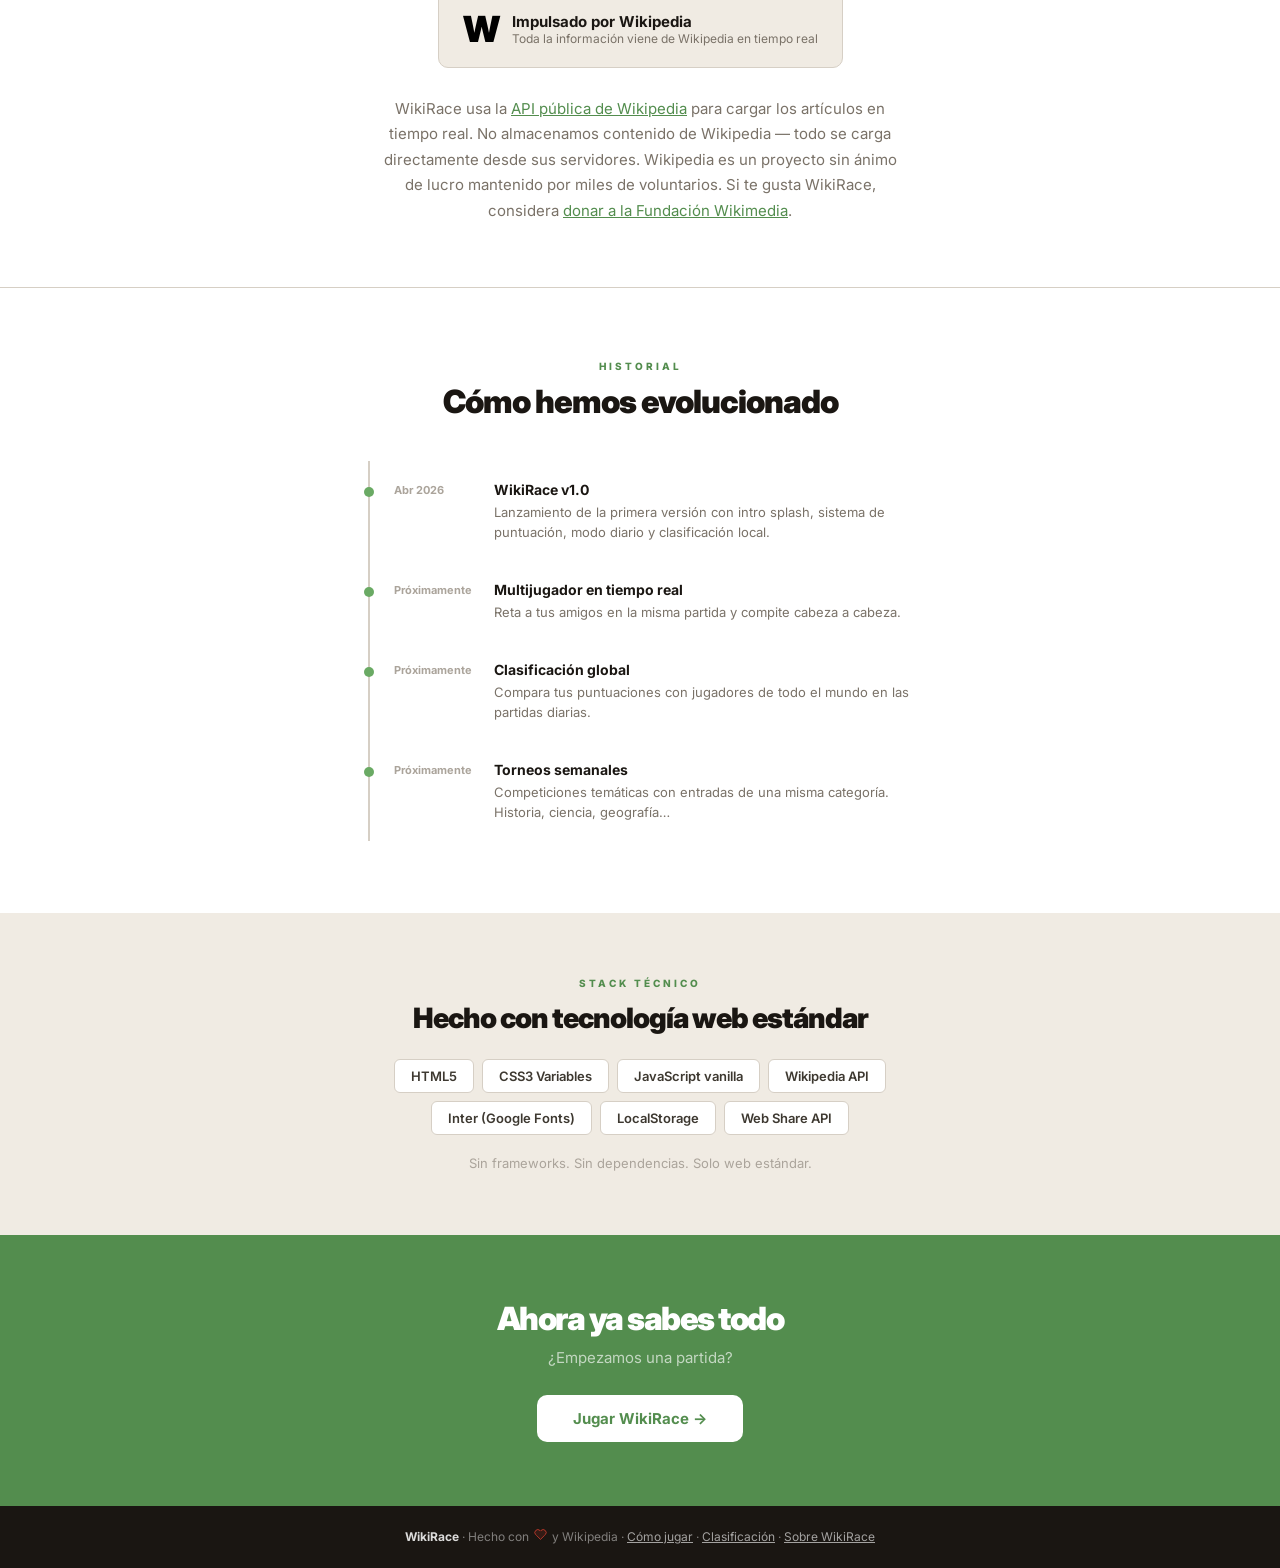
==== commit 0c965f91: "subo estructura completa del juego" ====
--- a/about.html
+++ b/about.html
@@ -66,33 +66,18 @@
 <body>
 <nav class="site-nav nav-centered">
   <div class="nav-left">
-    <a href="index.html" class="nav-link">Inicio</a>
-    <a href="howtoplay.html" class="nav-link">Cómo jugar</a>
-  </div>
-  <a href="index.html" class="nav-logo">
-    <span class="nav-logo-icon" data-size="26"></span>WikiRace
-  </a>
-  <div class="nav-right">
-    <a href="leaderboard.html" class="nav-link">Clasificación</a>
-    <a href="stats.html" class="nav-link"><span style="display:inline-flex;align-items:center;flex-shrink:0;margin-right:4px"><svg width="13" height="13" viewBox="0 0 24 24" fill="none" xmlns="http://www.w3.org/2000/svg" ><rect x="3" y="12" width="13" height="13" rx="1" fill="currentColor" opacity=".6"/><rect x="10" y="7" width="13" height="13" rx="1" fill="currentColor" opacity=".8"/><rect x="17" y="3" width="13" height="13" rx="1" fill="currentColor"/></svg></span>Stats</a>
-    <a href="multi.html" class="nav-link">VS Multijugador</a>
-  <a href="about.html" class="nav-link active">Acerca de</a>
-    <button class="nav-cta nav-desktop-cta" onclick="location.href='game.html'">Jugar &rarr;</button>
-    <button class="nav-dark-toggle" title="Modo oscuro"></button>
-  </div>
-  <button class="nav-hamburger" aria-label="Menú"></button>
-</nav>
-<nav class="site-nav nav-centered">
-  <div class="nav-left">
-    <a href="index.html" class="nav-link" data-i18n="nav.home">Inicio</a><a href="howtoplay.html" class="nav-link" data-i18n="nav.howto">C&oacute;mo jugar</a>
-  </div>
+    <a href="index.html" class="nav-link" data-i18n="nav.home">Inicio</a>
+    <a href="howtoplay.html" class="nav-link" data-i18n="nav.howto">C&oacute;mo jugar</a>
+    </div>
   <a href="index.html" class="nav-logo">
     <span class="nav-logo-icon" data-size="26"></span>WikiRace
   </a>
   <div class="nav-right nav-desktop-cta">
-    <a href="leaderboard.html" class="nav-link" data-i18n="nav.leaderboard">Clasificaci&oacute;n</a><a href="stats.html" class="nav-link" data-i18n="nav.stats">Stats</a><a href="multi.html" class="nav-link" data-i18n="nav.multi">VS Multi</a>
+    <a href="leaderboard.html" class="nav-link" data-i18n="nav.leaderboard">Clasificaci&oacute;n</a>
+    <a href="stats.html" class="nav-link" data-i18n="nav.stats">Stats</a>
+    <a href="multi.html" class="nav-link" data-i18n="nav.multi">VS Multi</a>
     <a href="game.html" class="nav-cta" data-i18n="nav.play">Jugar &#x2192;</a>
-    <div class="lang-dd-wrap"><button class="lang-toggle" onclick="toggleLangDD(this)"><span class="lang-toggle-lbl">ES</span><span class="lang-toggle-caret">&#9662;</span></button><div class="lang-dd"><button onclick="setLang('es')" data-lang="es"><span class="lang-dd-code es">ES</span>Espa&ntilde;ol</button><button onclick="setLang('en')" data-lang="en"><span class="lang-dd-code en">EN</span>English</button><button onclick="setLang('eu')" data-lang="eu"><span class="lang-dd-code eu">EU</span>Euskera</button><button onclick="setLang('ca')" data-lang="ca"><span class="lang-dd-code ca">CA</span>Catal&agrave;</button></div></div>
+    <div class="lang-dd-wrap"><button class="lang-toggle" onclick="toggleLangDD(this)"><span class="lang-toggle-lbl">ES</span><svg width="10" height="10" viewBox="0 0 12 12" fill="none" style="opacity:.5"><path d="M2 4l4 4 4-4" stroke="currentColor" stroke-width="1.8" stroke-linecap="round" stroke-linejoin="round"/></svg></button><div class="lang-dd"><button onclick="setLang('es')" data-lang="es"><span class="lang-dd-code es">ES</span>Espa&ntilde;ol</button><button onclick="setLang('en')" data-lang="en"><span class="lang-dd-code en">EN</span>English</button><button onclick="setLang('eu')" data-lang="eu"><span class="lang-dd-code eu">EU</span>Euskera</button><button onclick="setLang('ca')" data-lang="ca"><span class="lang-dd-code ca">Catal&agrave;</button></div></div>
     <button class="nav-dark-toggle" title="Modo oscuro"></button>
   </div>
   <button class="nav-hamburger" aria-label="Men&uacute;"></button>
@@ -109,6 +94,7 @@
   <button class="nav-drawer-dm"><span class="dm-label">Modo oscuro</span><span class="dm-icon"></span></button>
   <div style="display:flex;gap:6px;flex-wrap:wrap;padding:10px 0;border-top:1px solid var(--border)"><button onclick="setLang('es')" style="flex:1;padding:8px 4px;border:1px solid var(--border);border-radius:6px;font-family:var(--font);font-size:12px;font-weight:800;cursor:pointer;background:none;color:var(--red)">ES</button><button onclick="setLang('en')" style="flex:1;padding:8px 4px;border:1px solid var(--border);border-radius:6px;font-family:var(--font);font-size:12px;font-weight:800;cursor:pointer;background:none;color:#1d4ed8">EN</button><button onclick="setLang('eu')" style="flex:1;padding:8px 4px;border:1px solid var(--border);border-radius:6px;font-family:var(--font);font-size:12px;font-weight:800;cursor:pointer;background:none;color:var(--green)">EU</button><button onclick="setLang('ca')" style="flex:1;padding:8px 4px;border:1px solid var(--border);border-radius:6px;font-family:var(--font);font-size:12px;font-weight:800;cursor:pointer;background:none;color:var(--yellow)">CA</button></div>
 </div>
+</div>
 <div class="page-hero">
   <div class="hero-logo" id="hero-logo"></div>
   <h1 class="page-title">Sobre <em>WikiRace</em></h1>
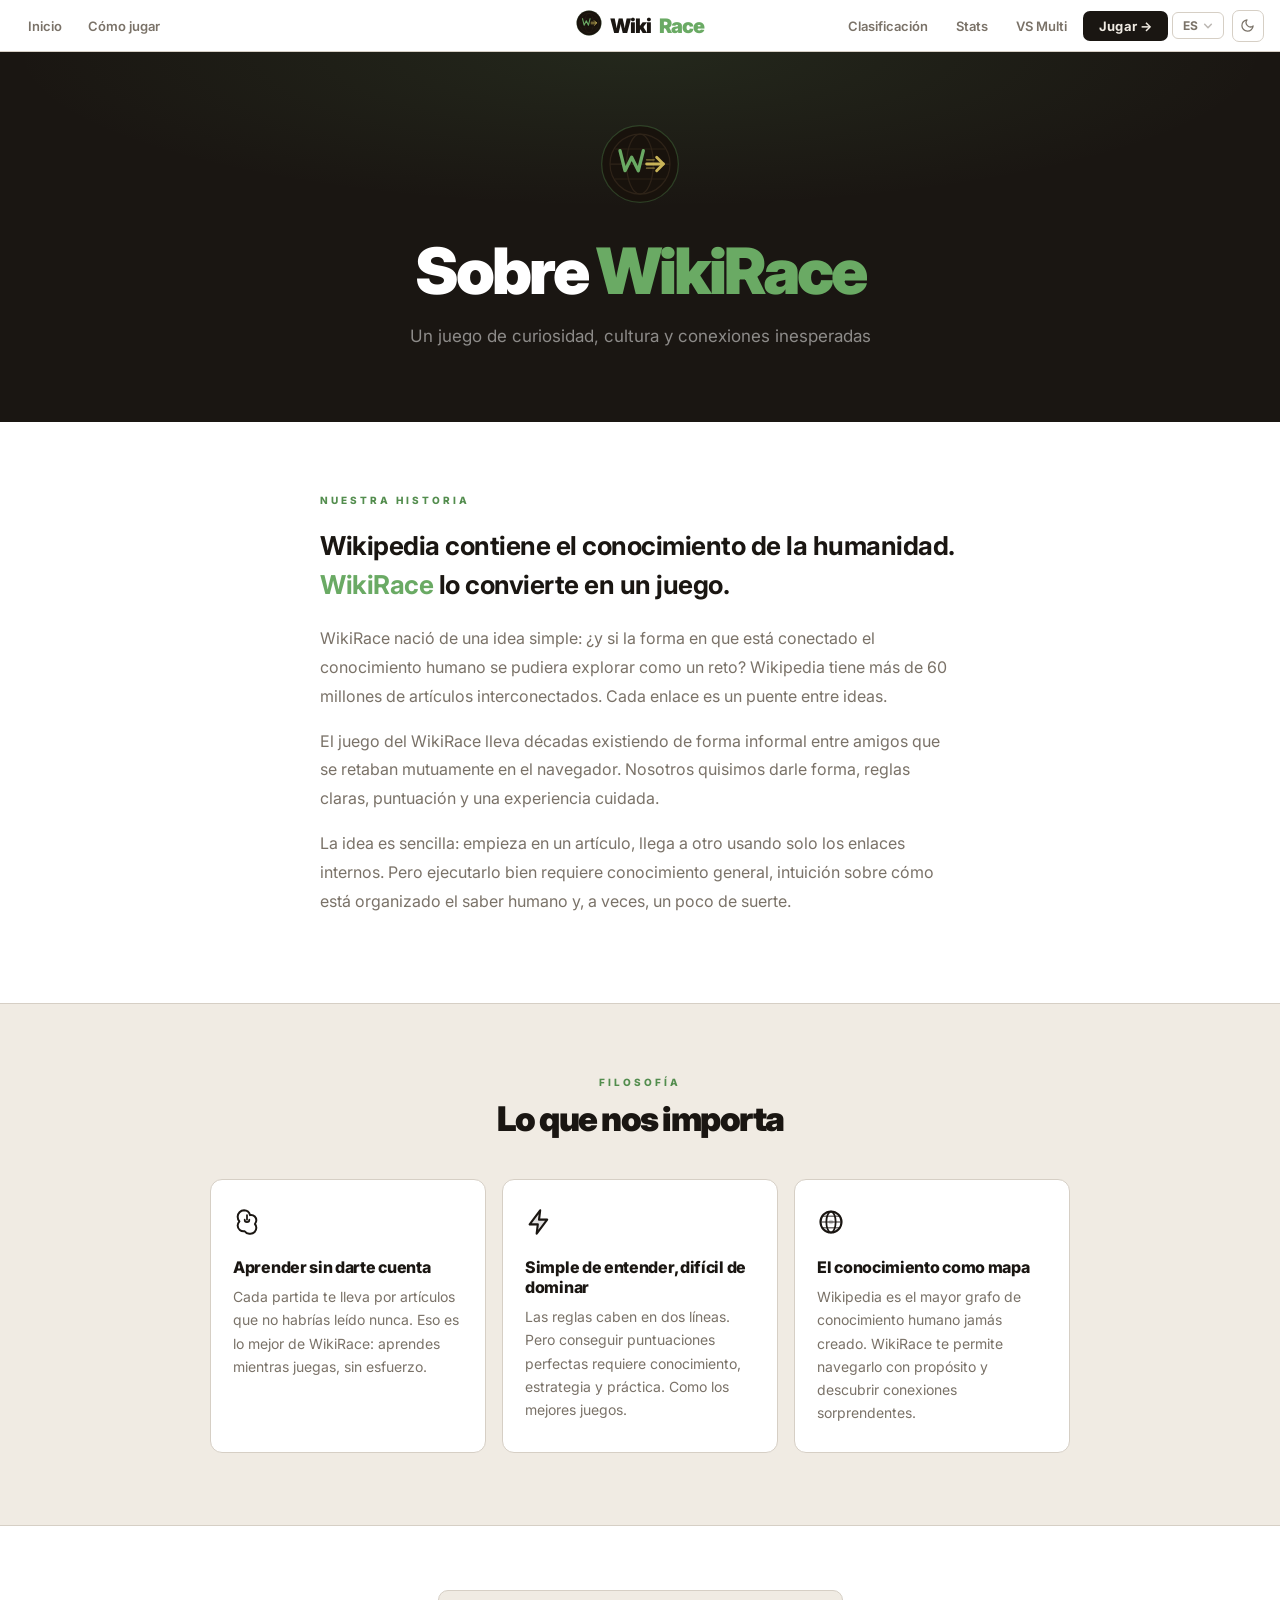
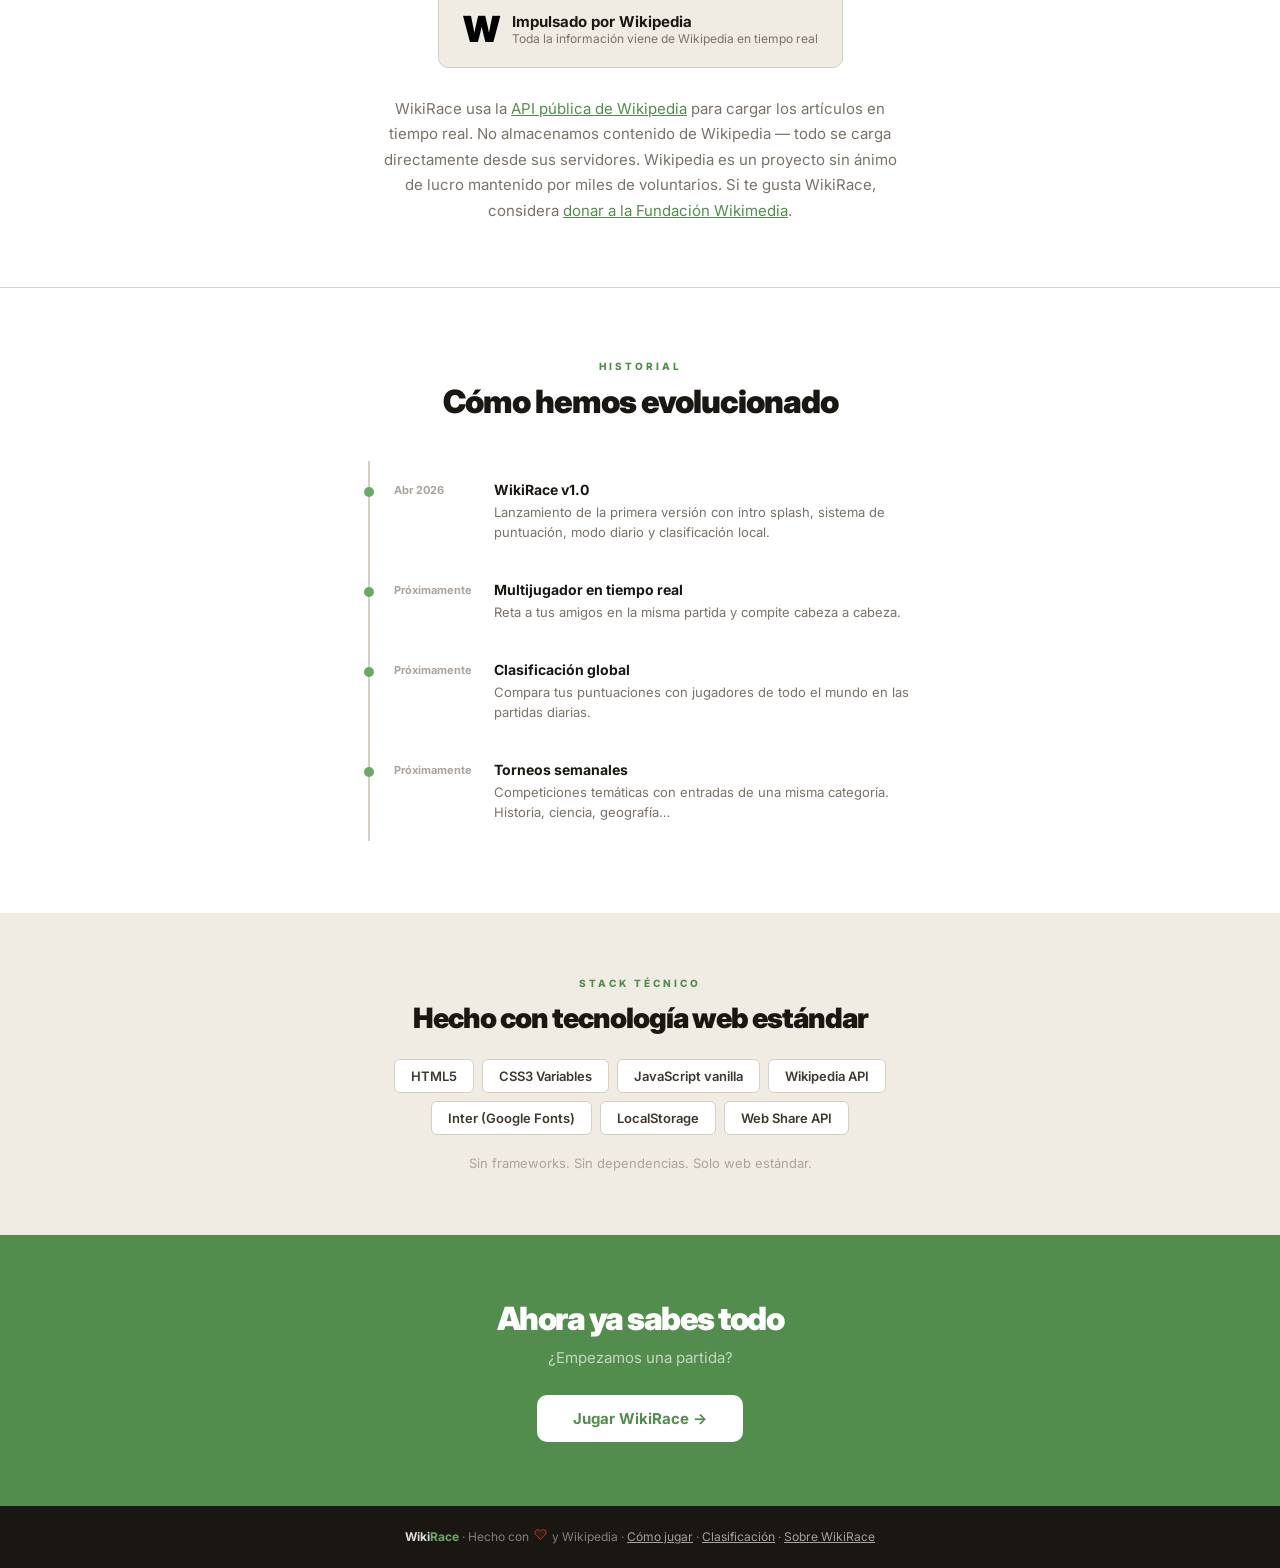
==== commit 2dcb90be: "subo estructura completa del juego" ====
--- a/about.html
+++ b/about.html
@@ -70,7 +70,7 @@
     <a href="howtoplay.html" class="nav-link" data-i18n="nav.howto">C&oacute;mo jugar</a>
     </div>
   <a href="index.html" class="nav-logo">
-    <span class="nav-logo-icon" data-size="26"></span>WikiRace
+    <span class="nav-logo-icon" data-size="26"></span>Wiki<em>Race</em>
   </a>
   <div class="nav-right nav-desktop-cta">
     <a href="leaderboard.html" class="nav-link" data-i18n="nav.leaderboard">Clasificaci&oacute;n</a>
@@ -217,7 +217,7 @@
 </section>
 
 <footer class="site-footer">
-  <strong>WikiRace</strong> · Hecho con <span style="display:inline-flex;align-items:center;flex-shrink:0;color:#c0392b;margin:0 2px"><svg width="13" height="13" viewBox="0 0 24 24" fill="none" xmlns="http://www.w3.org/2000/svg" ><path d="M20.8 4.6a5.5 5.5 0 00-7.8 0L12 5.7l-1-1.1a5.5 5.5 0 00-7.8 7.8l1.1 1L12 21l7.7-7.6 1.1-1.1a5.5 5.5 0 000-7.7z" stroke="currentColor" stroke-width="1.6" fill="currentColor" opacity=".15"/><path d="M20.8 4.6a5.5 5.5 0 00-7.8 0L12 5.7l-1-1.1a5.5 5.5 0 00-7.8 7.8l1.1 1L12 21l7.7-7.6 1.1-1.1a5.5 5.5 0 000-7.7z" stroke="currentColor" stroke-width="1.6"/></svg></span> y Wikipedia ·
+  <strong>Wiki<em style="color:var(--green2);font-style:normal">Race</em></strong> · Hecho con <span style="display:inline-flex;align-items:center;flex-shrink:0;color:#c0392b;margin:0 2px"><svg width="13" height="13" viewBox="0 0 24 24" fill="none" xmlns="http://www.w3.org/2000/svg" ><path d="M20.8 4.6a5.5 5.5 0 00-7.8 0L12 5.7l-1-1.1a5.5 5.5 0 00-7.8 7.8l1.1 1L12 21l7.7-7.6 1.1-1.1a5.5 5.5 0 000-7.7z" stroke="currentColor" stroke-width="1.6" fill="currentColor" opacity=".15"/><path d="M20.8 4.6a5.5 5.5 0 00-7.8 0L12 5.7l-1-1.1a5.5 5.5 0 00-7.8 7.8l1.1 1L12 21l7.7-7.6 1.1-1.1a5.5 5.5 0 000-7.7z" stroke="currentColor" stroke-width="1.6"/></svg></span> y Wikipedia ·
   <a href="howtoplay.html">Cómo jugar</a> ·
   <a href="leaderboard.html">Clasificación</a> ·
   <a href="about.html">Sobre WikiRace</a>
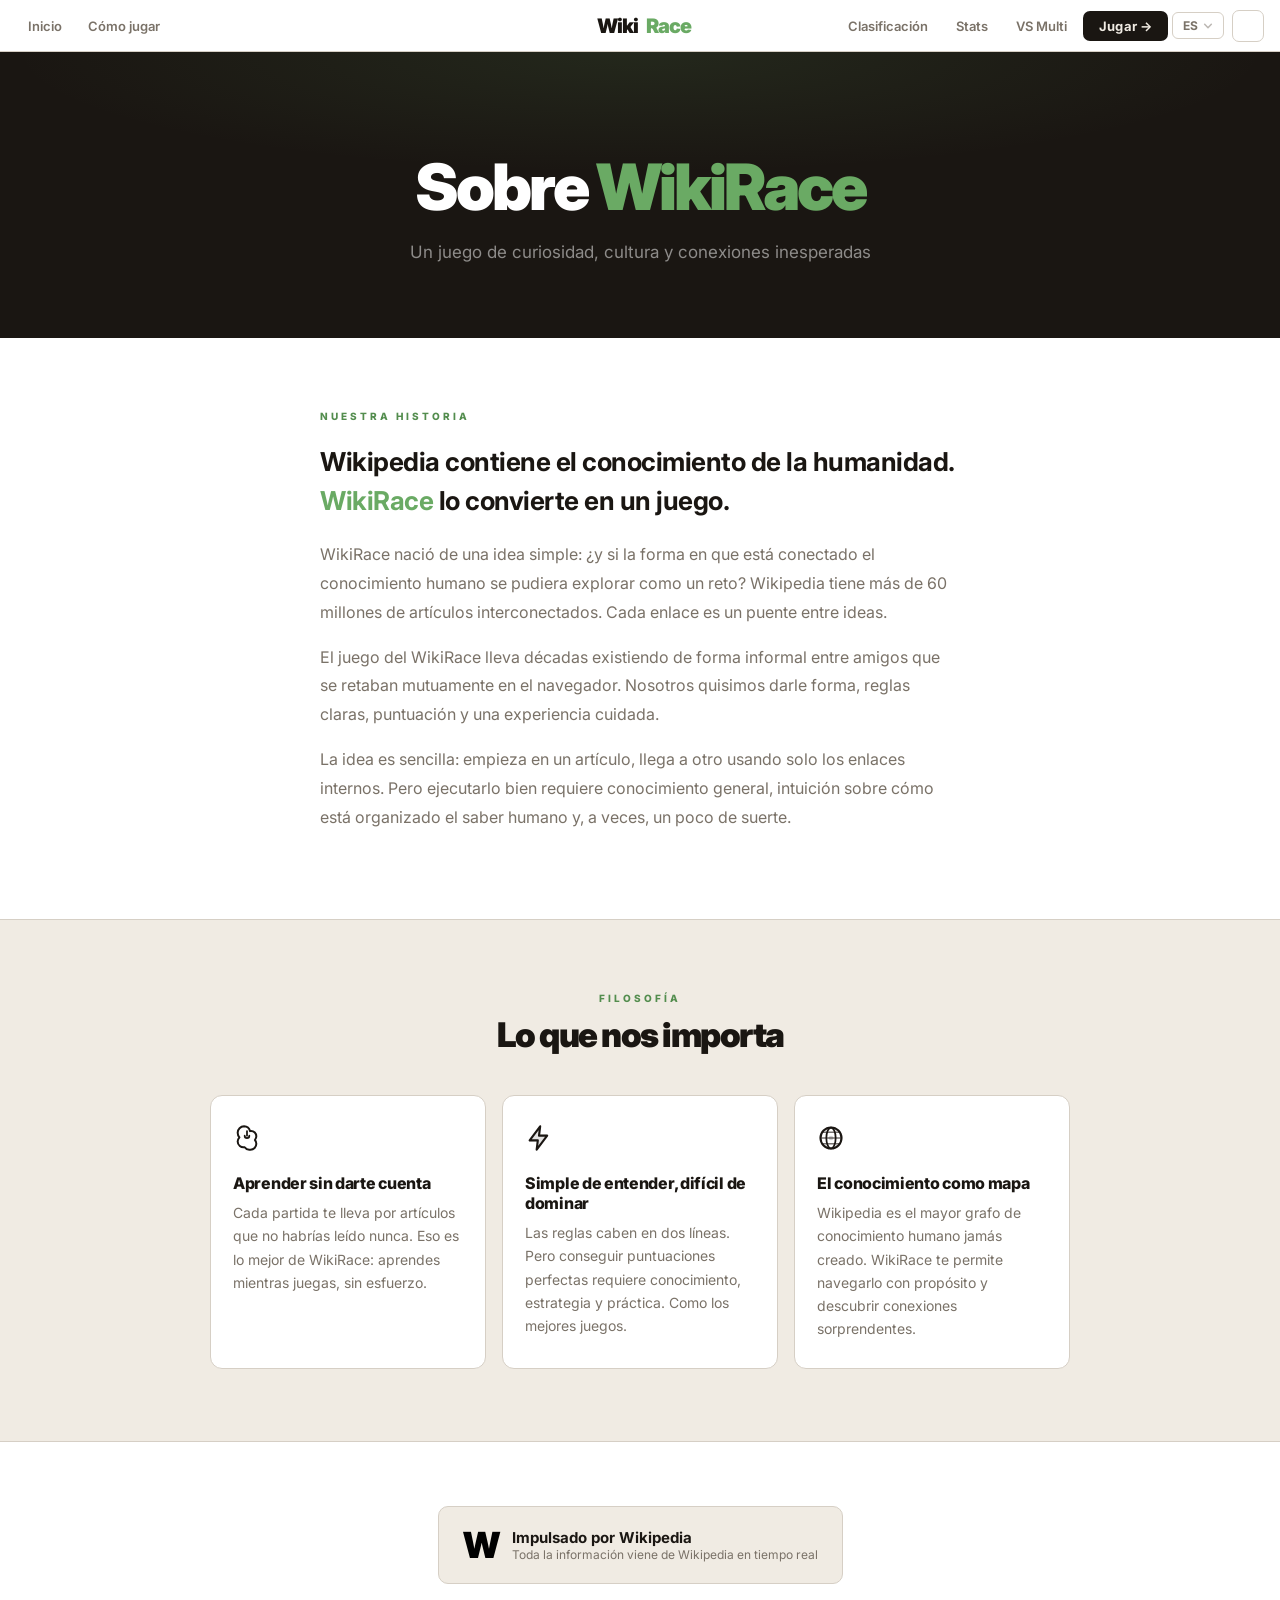
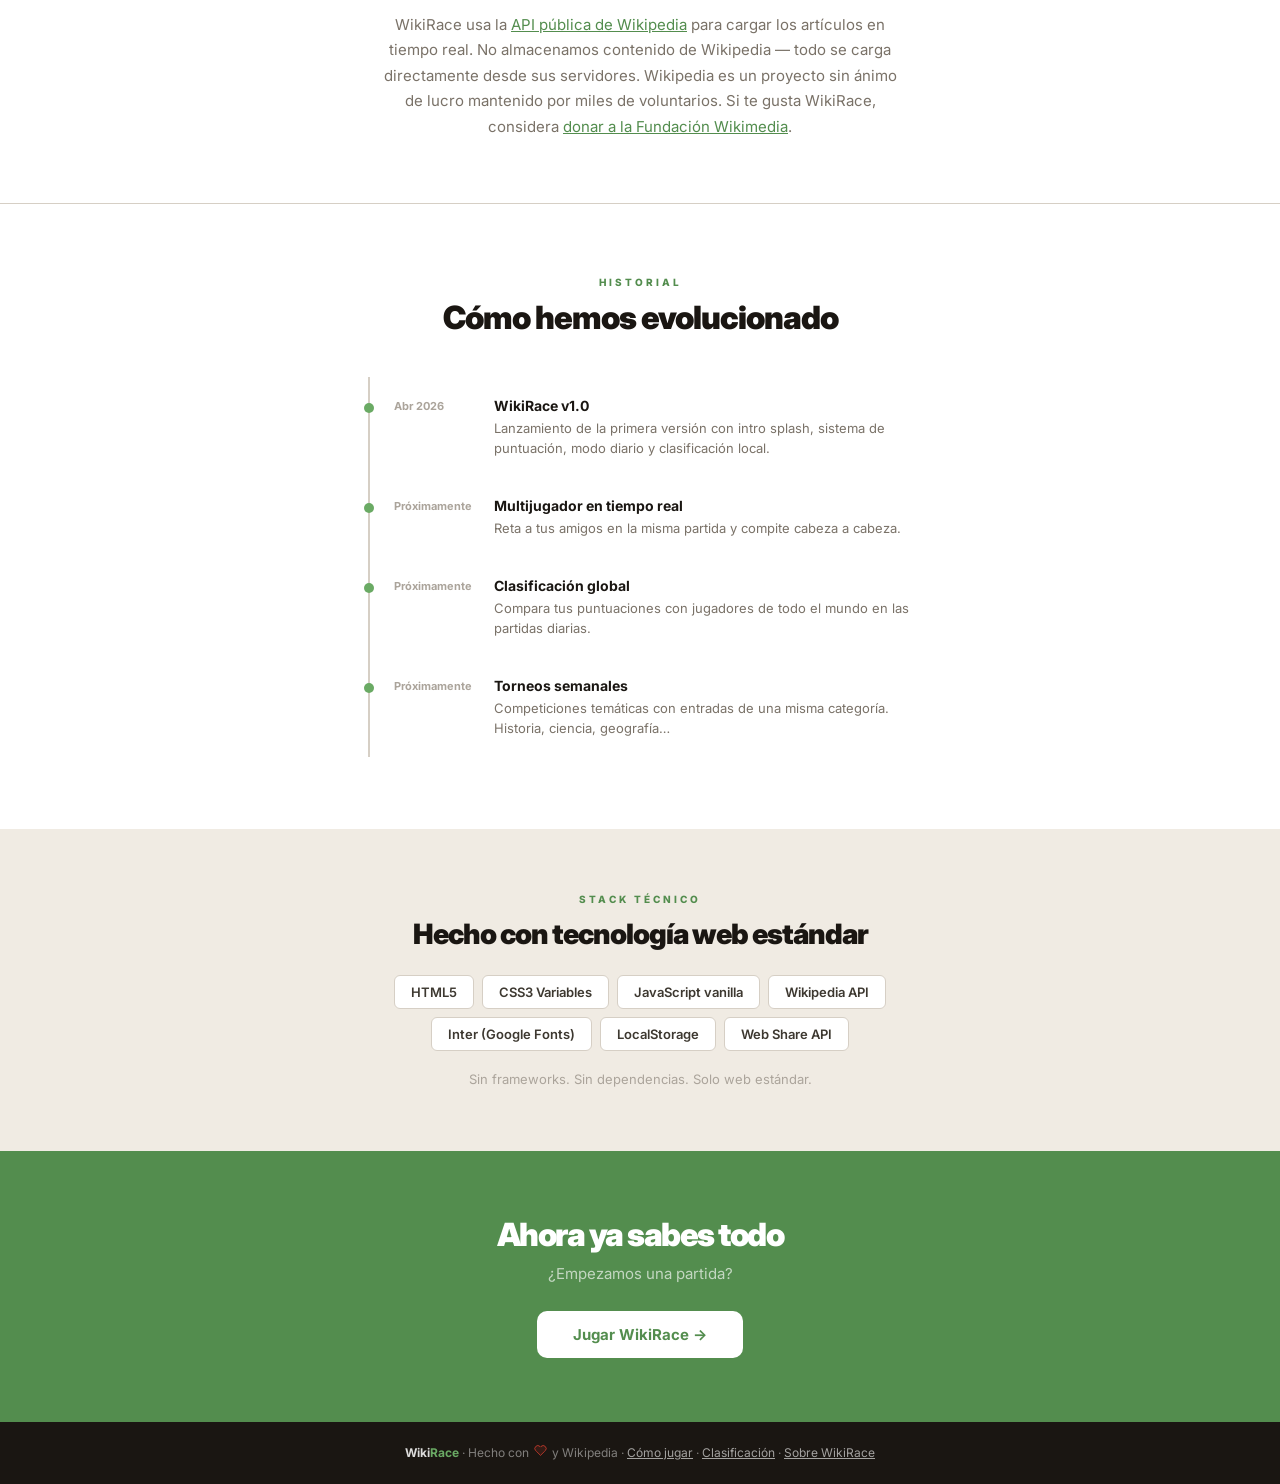
==== commit 76b89e8e: "subo estructura completa del juego" ====
--- a/about.html
+++ b/about.html
@@ -63,7 +63,7 @@
 .tl-text span{font-size:13px;color:var(--ink3)}
 </style>
 </head>
-<body>
+<body data-title-key="page.title.about">
 <nav class="site-nav nav-centered">
   <div class="nav-left">
     <a href="index.html" class="nav-link" data-i18n="nav.home">Inicio</a>
@@ -91,25 +91,25 @@
   <a href="multi.html" class="nav-link" data-i18n="nav.multi">VS Multi</a>
   <a href="about.html" class="nav-link active" data-i18n="nav.about">Acerca de</a>
   <a href="game.html" class="nav-cta btn-block" data-i18n="nav.play">Jugar &#x2192;</a>
-  <button class="nav-drawer-dm"><span class="dm-label">Modo oscuro</span><span class="dm-icon"></span></button>
+  <button class="nav-drawer-dm"><span class="dm-label" data-i18n="dm.dark">Modo oscuro</span><span class="dm-icon"></span></button>
   <div style="display:flex;gap:6px;flex-wrap:wrap;padding:10px 0;border-top:1px solid var(--border)"><button onclick="setLang('es')" style="flex:1;padding:8px 4px;border:1px solid var(--border);border-radius:6px;font-family:var(--font);font-size:12px;font-weight:800;cursor:pointer;background:none;color:var(--red)">ES</button><button onclick="setLang('en')" style="flex:1;padding:8px 4px;border:1px solid var(--border);border-radius:6px;font-family:var(--font);font-size:12px;font-weight:800;cursor:pointer;background:none;color:#1d4ed8">EN</button><button onclick="setLang('eu')" style="flex:1;padding:8px 4px;border:1px solid var(--border);border-radius:6px;font-family:var(--font);font-size:12px;font-weight:800;cursor:pointer;background:none;color:var(--green)">EU</button><button onclick="setLang('ca')" style="flex:1;padding:8px 4px;border:1px solid var(--border);border-radius:6px;font-family:var(--font);font-size:12px;font-weight:800;cursor:pointer;background:none;color:var(--yellow)">CA</button></div>
 </div>
 </div>
 <div class="page-hero">
   <div class="hero-logo" id="hero-logo"></div>
   <h1 class="page-title">Sobre <em>WikiRace</em></h1>
-  <p class="page-sub">Un juego de curiosidad, cultura y conexiones inesperadas</p>
+  <p class="page-sub" data-i18n="ab.sub">Un juego de curiosidad, cultura y conexiones inesperadas</p>
 </div>
 
 <!-- MANIFESTO -->
 <section class="manifesto">
   <div class="manifesto-inner">
-    <div class="manifesto-label">Nuestra historia</div>
-    <div class="manifesto-text">Wikipedia contiene el conocimiento de la humanidad. <em>WikiRace</em> lo convierte en un juego.</div>
+    <div class="manifesto-label" data-i18n="ab.hist.label">Nuestra historia</div>
+    <div class="manifesto-text" data-i18n="ab.manifesto.title">Wikipedia contiene el conocimiento de la humanidad. <em>WikiRace</em> lo convierte en un juego.</div>
     <div class="manifesto-body">
-      <p>WikiRace nació de una idea simple: ¿y si la forma en que está conectado el conocimiento humano se pudiera explorar como un reto? Wikipedia tiene más de 60 millones de artículos interconectados. Cada enlace es un puente entre ideas.</p>
-      <p>El juego del WikiRace lleva décadas existiendo de forma informal entre amigos que se retaban mutuamente en el navegador. Nosotros quisimos darle forma, reglas claras, puntuación y una experiencia cuidada.</p>
-      <p>La idea es sencilla: empieza en un artículo, llega a otro usando solo los enlaces internos. Pero ejecutarlo bien requiere conocimiento general, intuición sobre cómo está organizado el saber humano y, a veces, un poco de suerte.</p>
+      <p data-i18n="ab.p1">WikiRace nació de una idea simple: ¿y si la forma en que está conectado el conocimiento humano se pudiera explorar como un reto? Wikipedia tiene más de 60 millones de artículos interconectados. Cada enlace es un puente entre ideas.</p>
+      <p data-i18n="ab.p2">El juego del WikiRace lleva décadas existiendo de forma informal entre amigos que se retaban mutuamente en el navegador. Nosotros quisimos darle forma, reglas claras, puntuación y una experiencia cuidada.</p>
+      <p data-i18n="ab.p3">La idea es sencilla: empieza en un artículo, llega a otro usando solo los enlaces internos. Pero ejecutarlo bien requiere conocimiento general, intuición sobre cómo está organizado el saber humano y, a veces, un poco de suerte.</p>
     </div>
   </div>
 </section>
@@ -124,18 +124,18 @@
     <div class="values-grid">
       <div class="value-card">
         <span class="value-icon"><span style="display:inline-flex;align-items:center;flex-shrink:0;"><svg width="28" height="28" viewBox="0 0 24 24" fill="none" xmlns="http://www.w3.org/2000/svg" ><path d="M9.5 2A5.5 5.5 0 004 7.5c0 1.5.6 2.9 1.5 3.9C4.5 12.6 4 13.8 4 15a5 5 0 006 4.9A5 5 0 0015 22a5 5 0 005-5c0-1.2-.4-2.4-1.2-3.3.6-.8 1.2-2 1.2-3.2A4.5 4.5 0 0015.5 6c-.3 0-.6 0-.9.1A5.5 5.5 0 009.5 2z" stroke="currentColor" stroke-width="1.7" stroke-linejoin="round"/><path d="M12 6v4M10 10c0 1 .9 2 2 2s2-1 2-2" stroke="currentColor" stroke-width="1.5" stroke-linecap="round"/></svg></span></span>
-        <div class="value-title">Aprender sin darte cuenta</div>
-        <p class="value-desc">Cada partida te lleva por artículos que no habrías leído nunca. Eso es lo mejor de WikiRace: aprendes mientras juegas, sin esfuerzo.</p>
+        <div class="value-title" data-i18n="ab.v1.title">Aprender sin darte cuenta</div>
+        <p class="value-desc"><span data-i18n="ab.v1.desc">Cada partida te lleva por artículos que no habrías leído nunca.</span> Eso es lo mejor de WikiRace: aprendes mientras juegas, sin esfuerzo.</p>
       </div>
       <div class="value-card">
         <span class="value-icon"><span style="display:inline-flex;align-items:center;flex-shrink:0;"><svg width="28" height="28" viewBox="0 0 24 24" fill="none" xmlns="http://www.w3.org/2000/svg" ><path d="M13 2L4 14h7l-1 8 9-12h-7z" stroke="currentColor" stroke-width="1.8" stroke-linejoin="round" fill="currentColor" opacity=".12"/><path d="M13 2L4 14h7l-1 8 9-12h-7z" stroke="currentColor" stroke-width="1.8" stroke-linejoin="round"/></svg></span></span>
-        <div class="value-title">Simple de entender, difícil de dominar</div>
-        <p class="value-desc">Las reglas caben en dos líneas. Pero conseguir puntuaciones perfectas requiere conocimiento, estrategia y práctica. Como los mejores juegos.</p>
+        <div class="value-title" data-i18n="ab.v2.title">Simple de entender, difícil de dominar</div>
+        <p class="value-desc"><span data-i18n="ab.v2.desc">Las reglas caben en dos líneas.</span> Pero conseguir puntuaciones perfectas requiere conocimiento, estrategia y práctica. Como los mejores juegos.</p>
       </div>
       <div class="value-card">
         <span class="value-icon"><span style="display:inline-flex;align-items:center;flex-shrink:0;"><svg width="28" height="28" viewBox="0 0 24 24" fill="none" xmlns="http://www.w3.org/2000/svg" ><circle cx="12" cy="12" r="9" stroke="currentColor" stroke-width="1.8"/><ellipse cx="12" cy="12" rx="4" ry="9" stroke="currentColor" stroke-width="1.5"/><path d="M3 12h18M5 7h14M5 17h14" stroke="currentColor" stroke-width="1.3" stroke-linecap="round" opacity=".6"/><circle cx="12" cy="12" r="2" fill="currentColor" opacity=".2"/></svg></span></span>
-        <div class="value-title">El conocimiento como mapa</div>
-        <p class="value-desc">Wikipedia es el mayor grafo de conocimiento humano jamás creado. WikiRace te permite navegarlo con propósito y descubrir conexiones sorprendentes.</p>
+        <div class="value-title" data-i18n="ab.v3.title">El conocimiento como mapa</div>
+        <p class="value-desc"><span data-i18n="ab.v3.desc">Wikipedia es el mayor grafo de conocimiento humano jamás creado. WikiRace te permite navegarlo con propósito y descubrir conexiones sorprendentes.</p>
       </div>
     </div>
   </div>
@@ -147,8 +147,8 @@
     <div class="wiki-badge">
       <div class="wiki-badge-w">W</div>
       <div class="wiki-badge-text">
-        <div class="wiki-badge-title">Impulsado por Wikipedia</div>
-        <div class="wiki-badge-sub">Toda la información viene de Wikipedia en tiempo real</div>
+        <div class="wiki-badge-title" data-i18n="ab.wiki.title">Impulsado por Wikipedia</div>
+        <div class="wiki-badge-sub" data-i18n="ab.wiki.sub">Toda la información viene de Wikipedia en tiempo real</div>
       </div>
     </div>
     <p class="wiki-desc">
@@ -210,9 +210,9 @@
 <!-- CTA -->
 <section class="cta-section">
   <div class="container-sm">
-    <h2 class="cta-title">Ahora ya sabes todo</h2>
-    <p class="cta-sub">¿Empezamos una partida?</p>
-    <button class="btn-white" onclick="location.href='game.html'">Jugar WikiRace →</button>
+    <h2 class="cta-title" data-i18n="ab.cta.title">Ahora ya sabes todo</h2>
+    <p class="cta-sub" data-i18n="ab.cta.sub">¿Empezamos una partida?</p>
+    <button class="btn-white" onclick="location.href='game.html'" data-i18n="ab.cta.btn">Jugar WikiRace →</button>
   </div>
 </section>
 
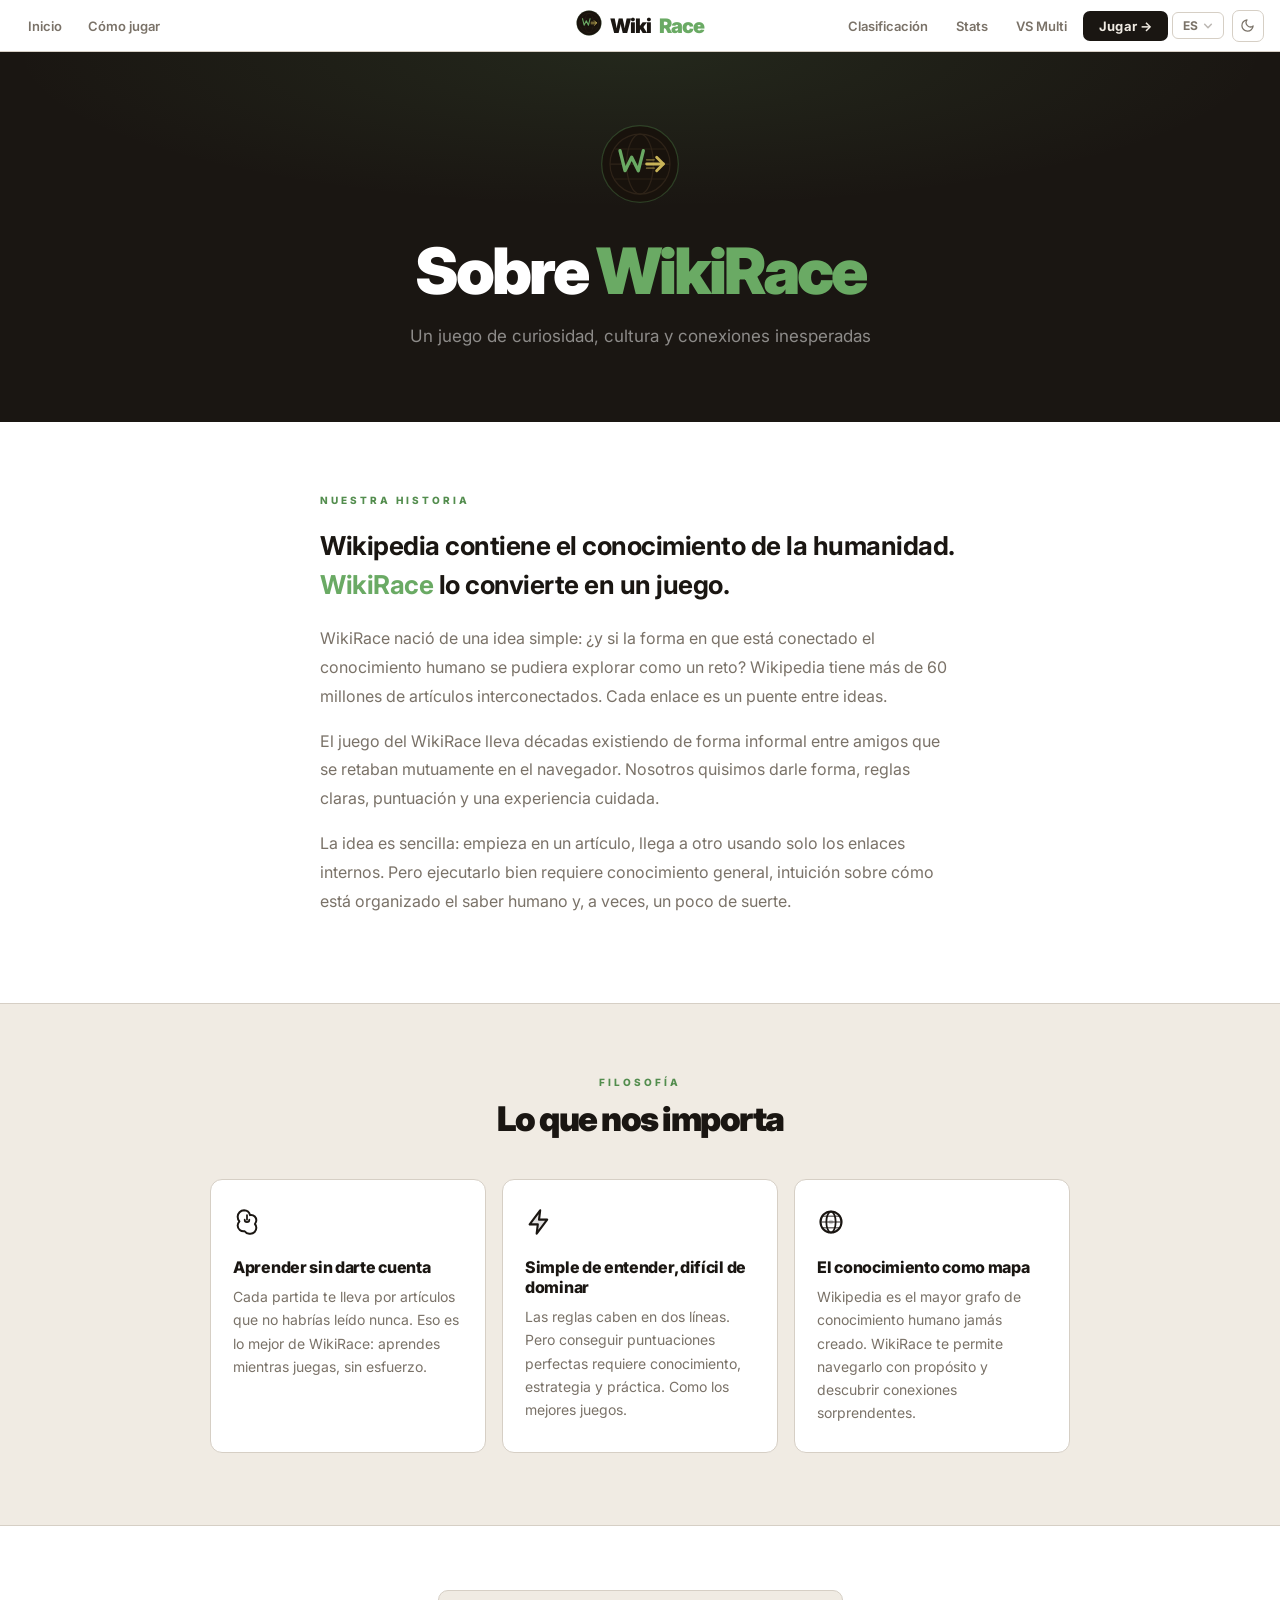
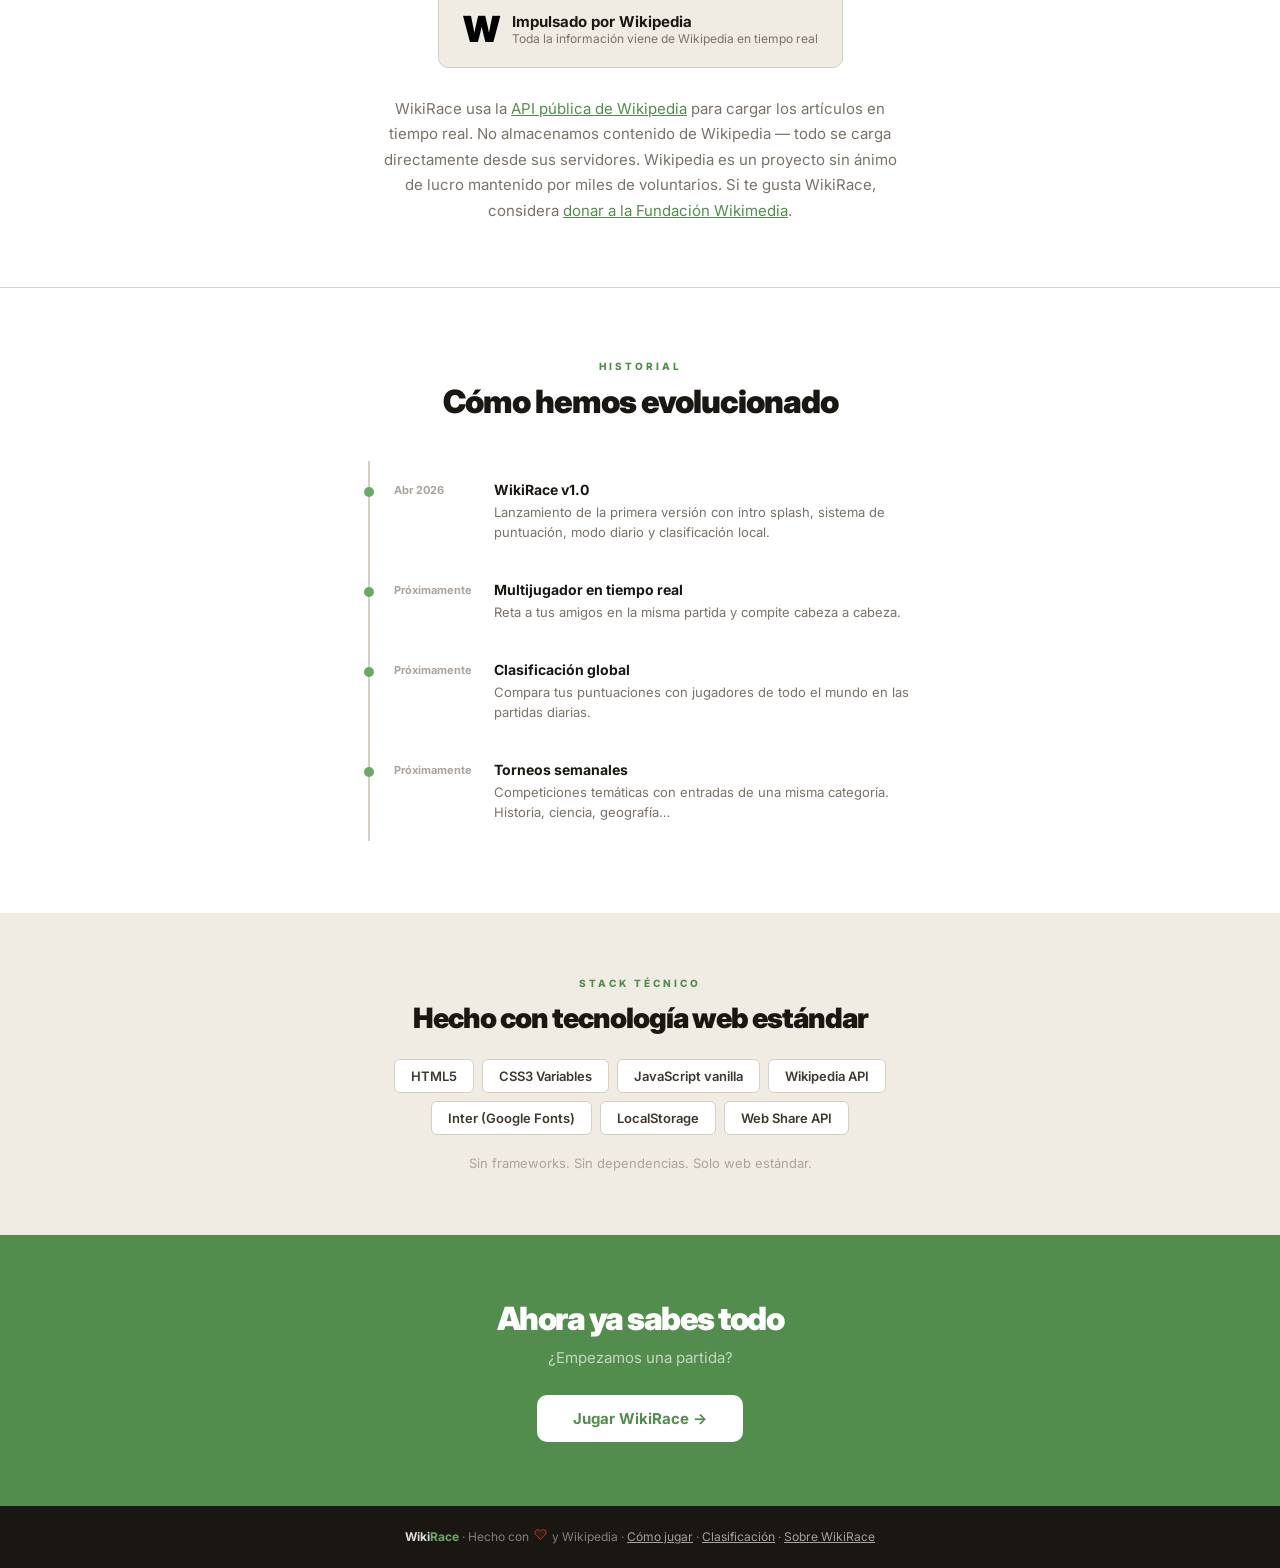
==== commit 0a426411: "subo estructura completa del juego" ====
--- a/about.html
+++ b/about.html
@@ -63,7 +63,7 @@
 .tl-text span{font-size:13px;color:var(--ink3)}
 </style>
 </head>
-<body data-title-key="page.title.about">
+<body>
 <nav class="site-nav nav-centered">
   <div class="nav-left">
     <a href="index.html" class="nav-link" data-i18n="nav.home">Inicio</a>
@@ -91,25 +91,25 @@
   <a href="multi.html" class="nav-link" data-i18n="nav.multi">VS Multi</a>
   <a href="about.html" class="nav-link active" data-i18n="nav.about">Acerca de</a>
   <a href="game.html" class="nav-cta btn-block" data-i18n="nav.play">Jugar &#x2192;</a>
-  <button class="nav-drawer-dm"><span class="dm-label" data-i18n="dm.dark">Modo oscuro</span><span class="dm-icon"></span></button>
+  <button class="nav-drawer-dm"><span class="dm-label">Modo oscuro</span><span class="dm-icon"></span></button>
   <div style="display:flex;gap:6px;flex-wrap:wrap;padding:10px 0;border-top:1px solid var(--border)"><button onclick="setLang('es')" style="flex:1;padding:8px 4px;border:1px solid var(--border);border-radius:6px;font-family:var(--font);font-size:12px;font-weight:800;cursor:pointer;background:none;color:var(--red)">ES</button><button onclick="setLang('en')" style="flex:1;padding:8px 4px;border:1px solid var(--border);border-radius:6px;font-family:var(--font);font-size:12px;font-weight:800;cursor:pointer;background:none;color:#1d4ed8">EN</button><button onclick="setLang('eu')" style="flex:1;padding:8px 4px;border:1px solid var(--border);border-radius:6px;font-family:var(--font);font-size:12px;font-weight:800;cursor:pointer;background:none;color:var(--green)">EU</button><button onclick="setLang('ca')" style="flex:1;padding:8px 4px;border:1px solid var(--border);border-radius:6px;font-family:var(--font);font-size:12px;font-weight:800;cursor:pointer;background:none;color:var(--yellow)">CA</button></div>
 </div>
 </div>
 <div class="page-hero">
   <div class="hero-logo" id="hero-logo"></div>
   <h1 class="page-title">Sobre <em>WikiRace</em></h1>
-  <p class="page-sub" data-i18n="ab.sub">Un juego de curiosidad, cultura y conexiones inesperadas</p>
+  <p class="page-sub">Un juego de curiosidad, cultura y conexiones inesperadas</p>
 </div>
 
 <!-- MANIFESTO -->
 <section class="manifesto">
   <div class="manifesto-inner">
-    <div class="manifesto-label" data-i18n="ab.hist.label">Nuestra historia</div>
-    <div class="manifesto-text" data-i18n="ab.manifesto.title">Wikipedia contiene el conocimiento de la humanidad. <em>WikiRace</em> lo convierte en un juego.</div>
+    <div class="manifesto-label">Nuestra historia</div>
+    <div class="manifesto-text">Wikipedia contiene el conocimiento de la humanidad. <em>WikiRace</em> lo convierte en un juego.</div>
     <div class="manifesto-body">
-      <p data-i18n="ab.p1">WikiRace nació de una idea simple: ¿y si la forma en que está conectado el conocimiento humano se pudiera explorar como un reto? Wikipedia tiene más de 60 millones de artículos interconectados. Cada enlace es un puente entre ideas.</p>
-      <p data-i18n="ab.p2">El juego del WikiRace lleva décadas existiendo de forma informal entre amigos que se retaban mutuamente en el navegador. Nosotros quisimos darle forma, reglas claras, puntuación y una experiencia cuidada.</p>
-      <p data-i18n="ab.p3">La idea es sencilla: empieza en un artículo, llega a otro usando solo los enlaces internos. Pero ejecutarlo bien requiere conocimiento general, intuición sobre cómo está organizado el saber humano y, a veces, un poco de suerte.</p>
+      <p>WikiRace nació de una idea simple: ¿y si la forma en que está conectado el conocimiento humano se pudiera explorar como un reto? Wikipedia tiene más de 60 millones de artículos interconectados. Cada enlace es un puente entre ideas.</p>
+      <p>El juego del WikiRace lleva décadas existiendo de forma informal entre amigos que se retaban mutuamente en el navegador. Nosotros quisimos darle forma, reglas claras, puntuación y una experiencia cuidada.</p>
+      <p>La idea es sencilla: empieza en un artículo, llega a otro usando solo los enlaces internos. Pero ejecutarlo bien requiere conocimiento general, intuición sobre cómo está organizado el saber humano y, a veces, un poco de suerte.</p>
     </div>
   </div>
 </section>
@@ -124,18 +124,18 @@
     <div class="values-grid">
       <div class="value-card">
         <span class="value-icon"><span style="display:inline-flex;align-items:center;flex-shrink:0;"><svg width="28" height="28" viewBox="0 0 24 24" fill="none" xmlns="http://www.w3.org/2000/svg" ><path d="M9.5 2A5.5 5.5 0 004 7.5c0 1.5.6 2.9 1.5 3.9C4.5 12.6 4 13.8 4 15a5 5 0 006 4.9A5 5 0 0015 22a5 5 0 005-5c0-1.2-.4-2.4-1.2-3.3.6-.8 1.2-2 1.2-3.2A4.5 4.5 0 0015.5 6c-.3 0-.6 0-.9.1A5.5 5.5 0 009.5 2z" stroke="currentColor" stroke-width="1.7" stroke-linejoin="round"/><path d="M12 6v4M10 10c0 1 .9 2 2 2s2-1 2-2" stroke="currentColor" stroke-width="1.5" stroke-linecap="round"/></svg></span></span>
-        <div class="value-title" data-i18n="ab.v1.title">Aprender sin darte cuenta</div>
-        <p class="value-desc"><span data-i18n="ab.v1.desc">Cada partida te lleva por artículos que no habrías leído nunca.</span> Eso es lo mejor de WikiRace: aprendes mientras juegas, sin esfuerzo.</p>
+        <div class="value-title">Aprender sin darte cuenta</div>
+        <p class="value-desc">Cada partida te lleva por artículos que no habrías leído nunca. Eso es lo mejor de WikiRace: aprendes mientras juegas, sin esfuerzo.</p>
       </div>
       <div class="value-card">
         <span class="value-icon"><span style="display:inline-flex;align-items:center;flex-shrink:0;"><svg width="28" height="28" viewBox="0 0 24 24" fill="none" xmlns="http://www.w3.org/2000/svg" ><path d="M13 2L4 14h7l-1 8 9-12h-7z" stroke="currentColor" stroke-width="1.8" stroke-linejoin="round" fill="currentColor" opacity=".12"/><path d="M13 2L4 14h7l-1 8 9-12h-7z" stroke="currentColor" stroke-width="1.8" stroke-linejoin="round"/></svg></span></span>
-        <div class="value-title" data-i18n="ab.v2.title">Simple de entender, difícil de dominar</div>
-        <p class="value-desc"><span data-i18n="ab.v2.desc">Las reglas caben en dos líneas.</span> Pero conseguir puntuaciones perfectas requiere conocimiento, estrategia y práctica. Como los mejores juegos.</p>
+        <div class="value-title">Simple de entender, difícil de dominar</div>
+        <p class="value-desc">Las reglas caben en dos líneas. Pero conseguir puntuaciones perfectas requiere conocimiento, estrategia y práctica. Como los mejores juegos.</p>
       </div>
       <div class="value-card">
         <span class="value-icon"><span style="display:inline-flex;align-items:center;flex-shrink:0;"><svg width="28" height="28" viewBox="0 0 24 24" fill="none" xmlns="http://www.w3.org/2000/svg" ><circle cx="12" cy="12" r="9" stroke="currentColor" stroke-width="1.8"/><ellipse cx="12" cy="12" rx="4" ry="9" stroke="currentColor" stroke-width="1.5"/><path d="M3 12h18M5 7h14M5 17h14" stroke="currentColor" stroke-width="1.3" stroke-linecap="round" opacity=".6"/><circle cx="12" cy="12" r="2" fill="currentColor" opacity=".2"/></svg></span></span>
-        <div class="value-title" data-i18n="ab.v3.title">El conocimiento como mapa</div>
-        <p class="value-desc"><span data-i18n="ab.v3.desc">Wikipedia es el mayor grafo de conocimiento humano jamás creado. WikiRace te permite navegarlo con propósito y descubrir conexiones sorprendentes.</p>
+        <div class="value-title">El conocimiento como mapa</div>
+        <p class="value-desc">Wikipedia es el mayor grafo de conocimiento humano jamás creado. WikiRace te permite navegarlo con propósito y descubrir conexiones sorprendentes.</p>
       </div>
     </div>
   </div>
@@ -147,8 +147,8 @@
     <div class="wiki-badge">
       <div class="wiki-badge-w">W</div>
       <div class="wiki-badge-text">
-        <div class="wiki-badge-title" data-i18n="ab.wiki.title">Impulsado por Wikipedia</div>
-        <div class="wiki-badge-sub" data-i18n="ab.wiki.sub">Toda la información viene de Wikipedia en tiempo real</div>
+        <div class="wiki-badge-title">Impulsado por Wikipedia</div>
+        <div class="wiki-badge-sub">Toda la información viene de Wikipedia en tiempo real</div>
       </div>
     </div>
     <p class="wiki-desc">
@@ -210,9 +210,9 @@
 <!-- CTA -->
 <section class="cta-section">
   <div class="container-sm">
-    <h2 class="cta-title" data-i18n="ab.cta.title">Ahora ya sabes todo</h2>
-    <p class="cta-sub" data-i18n="ab.cta.sub">¿Empezamos una partida?</p>
-    <button class="btn-white" onclick="location.href='game.html'" data-i18n="ab.cta.btn">Jugar WikiRace →</button>
+    <h2 class="cta-title">Ahora ya sabes todo</h2>
+    <p class="cta-sub">¿Empezamos una partida?</p>
+    <button class="btn-white" onclick="location.href='game.html'">Jugar WikiRace →</button>
   </div>
 </section>
 
